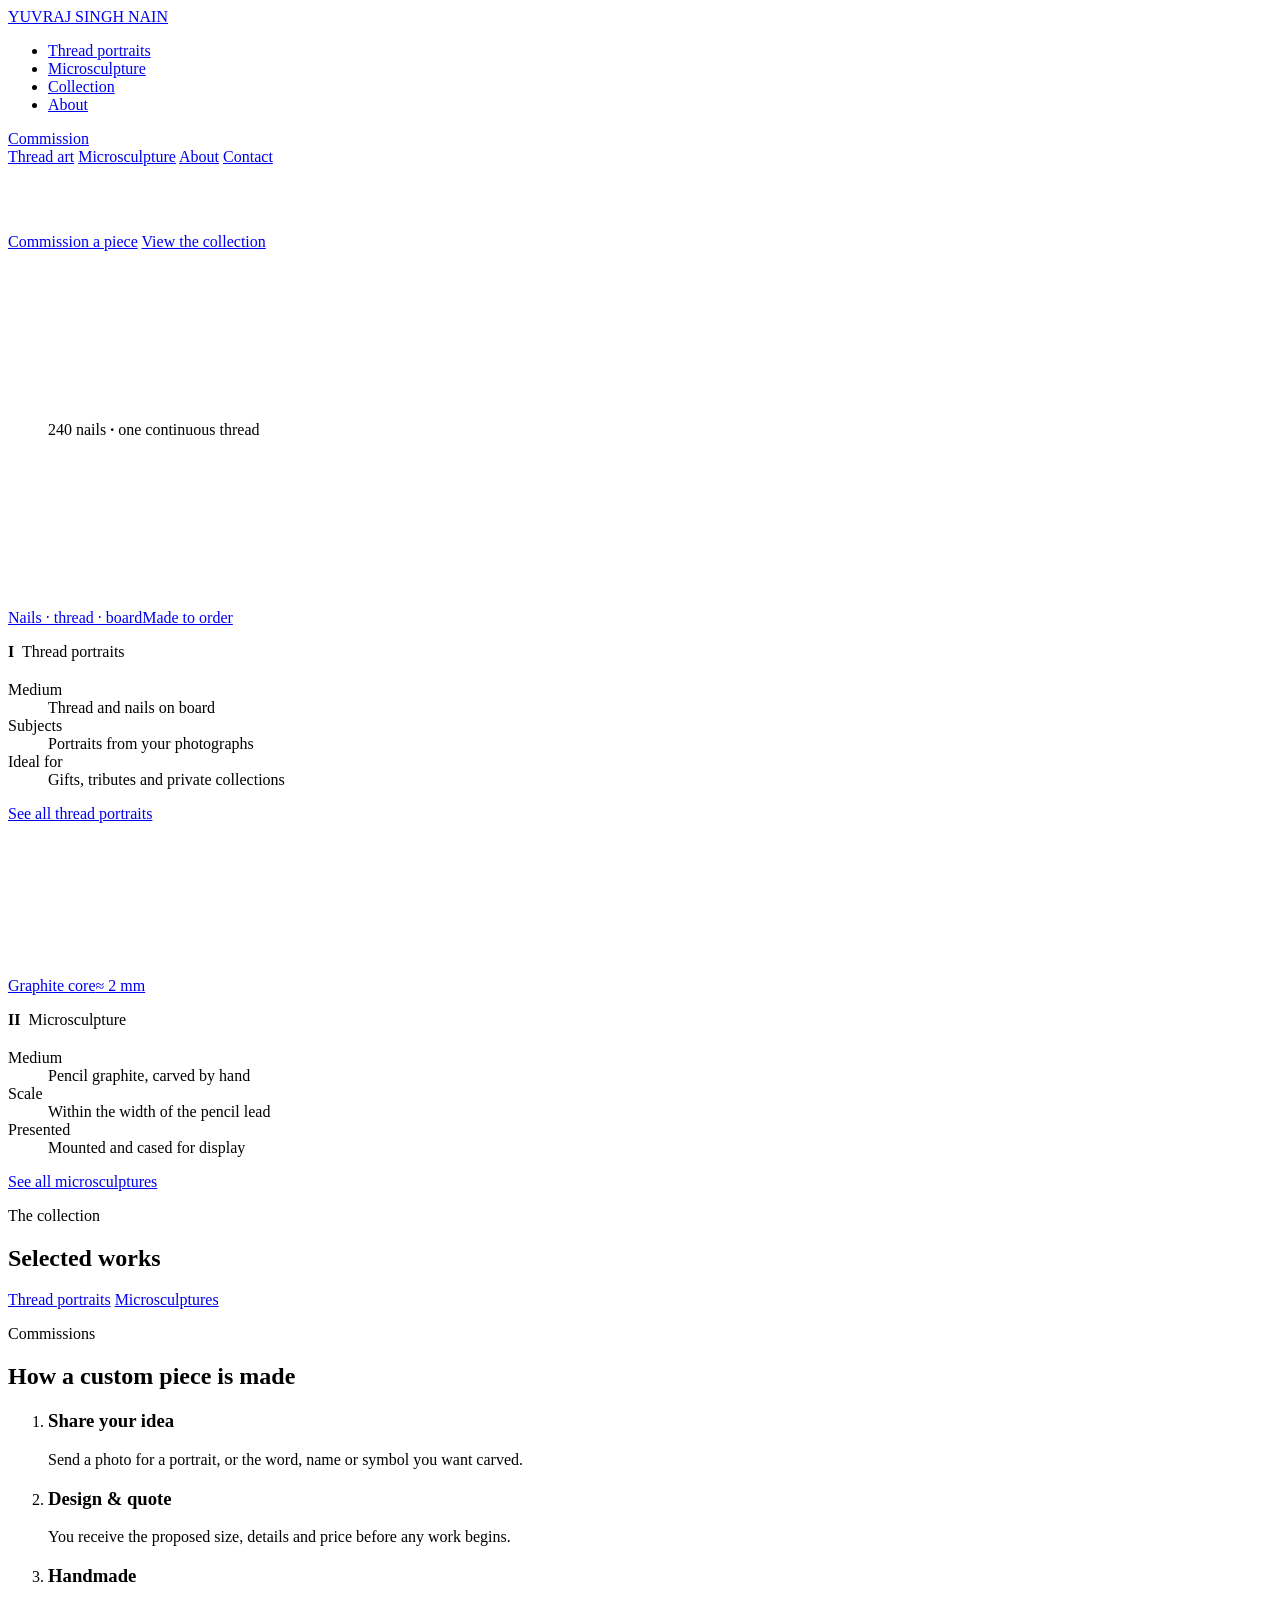
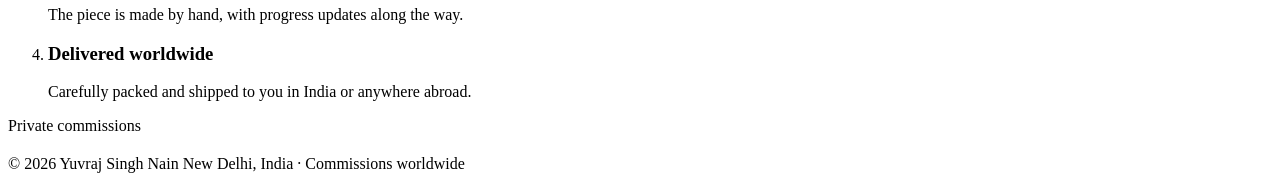
==== index.html @ a5c5470c "Add files via upload" ====
<!doctype html>
<html lang="en">
<head>
<meta charset="utf-8">
<meta name="viewport" content="width=device-width, initial-scale=1, viewport-fit=cover">
<title>Yuvraj Singh Nain</title>
<meta name="claude:viewport-fit-sides" content="cover">
<meta name="description" content="Yuvraj Singh Nain, Delhi-based artist creating thread-and-nail portraits and microsculptures on pencil tips. Custom commissions worldwide.">
<meta property="og:title" content="Yuvraj Singh Nain">
<meta property="og:description" content="Yuvraj Singh Nain, Delhi-based artist creating thread-and-nail portraits and microsculptures on pencil tips. Custom commissions worldwide.">
<link rel="preconnect" href="https://fonts.googleapis.com">
<link rel="preconnect" href="https://fonts.gstatic.com" crossorigin>
<link rel="stylesheet" href="https://fonts.googleapis.com/css2?family=Bodoni+Moda:ital,opsz,wght@0,6..96,400;0,6..96,500;1,6..96,400&family=Jost:wght@300;400;500&family=IBM+Plex+Mono:wght@400&display=swap">
<link rel="stylesheet" href="assets/style.css">
</head>
<body data-page="home">

<header class="nav">
  <div class="wrap">
    <a class="mark" href="./">YUVRAJ SINGH NAIN</a>
    <ul>
      <li><a href="thread.html">Thread portraits</a></li>
      <li><a href="microsculpture.html">Microsculpture</a></li>
      <li><a href="./#collection">Collection</a></li>
      <li><a href="about.html">About</a></li>
    </ul>
    <a class="btn" href="#contact">Commission</a>
  </div>
  <nav class="subnav" aria-label="Sections"><div class="wrap">
      <a href="thread.html">Thread art</a>
      <a href="microsculpture.html">Microsculpture</a>
      <a href="about.html">About</a>
      <a href="#contact">Contact</a>
  </div></nav>
</header>

<main id="top">
  <section class="hero" id="hero">
    <div class="hero-bg" id="hero-bg" aria-hidden="true"></div>
    <div class="wrap">
      <div class="hero-copy">
        <p class="eyebrow reveal" data-k="tagline"></p>
        <h1 class="reveal d2"><span data-k="heading_line1"></span><br><em data-k="heading_line2"></em></h1>
        <p class="lede reveal d3" data-k="intro"></p>
        <div class="ctas reveal d4">
          <a class="btn" href="#contact">Commission a piece</a>
          <a class="btn ghost" href="#collection">View the collection</a>
        </div>
      </div>
      <figure class="loom reveal d2" id="loom-wrap">
        <canvas id="loom" aria-label="Animated thread artwork: a single thread woven between nails around a circle"></canvas>
        <figcaption class="eyebrow">240 nails <b>·</b> one continuous thread</figcaption>
      </figure>
    </div>
  </section>

  <section class="honours" aria-label="Recognition">
    <div class="wrap" id="honours"></div>
  </section>
  <section class="records" id="records" hidden aria-label="India Book of Records">
    <div class="wrap">
      <span class="eyebrow">India Book of Records</span>
      <ul id="records-list"></ul>
    </div>
  </section>

  <section class="chapter ivory" id="thread">
    <div class="wrap">
      <a class="plate" id="thread-plate" href="thread.html" aria-label="See all thread portraits">
        <canvas data-kind="thread" data-v="3" aria-hidden="true"></canvas>
        <div class="scale"><span>Nails · thread · board</span><span>Made to order</span></div>
      </a>
      <div class="chapter-copy">
        <p class="eyebrow"><b>I</b> &nbsp;Thread portraits</p>
        <h2 data-k="thread_heading"></h2>
        <p data-k="thread_text"></p>
        <dl class="spec">
          <dt>Medium</dt><dd>Thread and nails on board</dd>
          <dt>Subjects</dt><dd>Portraits from your photographs</dd>
          <dt>Ideal for</dt><dd>Gifts, tributes and private collections</dd>
        </dl>
        <a class="textlink" href="thread.html">See all thread portraits</a>
      </div>
    </div>
  </section>

  <section class="chapter flip" id="microsculpture">
    <div class="wrap">
      <a class="plate" id="micro-plate" href="microsculpture.html" aria-label="See all microsculptures">
        <canvas data-kind="pencil" data-v="0" aria-hidden="true"></canvas>
        <div class="scale"><span>Graphite core</span><span>≈ 2 mm</span></div>
      </a>
      <div class="chapter-copy">
        <p class="eyebrow"><b>II</b> &nbsp;Microsculpture</p>
        <h2 data-k="micro_heading"></h2>
        <p data-k="micro_text"></p>
        <dl class="spec">
          <dt>Medium</dt><dd>Pencil graphite, carved by hand</dd>
          <dt>Scale</dt><dd>Within the width of the pencil lead</dd>
          <dt>Presented</dt><dd>Mounted and cased for display</dd>
        </dl>
        <a class="textlink" href="microsculpture.html">See all microsculptures</a>
      </div>
    </div>
  </section>

  <section class="collection ivory" id="collection">
    <div class="wrap">
      <div class="col-head">
        <div>
          <p class="eyebrow">The collection</p>
          <h2>Selected works</h2>
        </div>
        <div class="col-links">
          <a class="textlink" href="thread.html">Thread portraits</a>
          <a class="textlink" href="microsculpture.html">Microsculptures</a>
        </div>
      </div>
      <p class="note" id="empty-note" hidden>No artworks added yet. These are examples until you add your first artwork from the admin panel.</p>
      <div class="grid" id="grid"></div>
    </div>
  </section>

  <section class="reviews" id="reviews" hidden aria-labelledby="reviews-title">
    <div class="wrap">
      <div class="rv-head">
        <div>
          <p class="eyebrow">Google reviews</p>
          <h2 id="reviews-title">What collectors say</h2>
        </div>
        <div class="rv-score" id="rv-score"></div>
      </div>
      <div class="rv-grid" id="rv-grid"></div>
      <a class="textlink rv-link" id="rv-link" href="#" target="_blank" rel="noopener" hidden>Read all reviews on Google</a>
    </div>
  </section>

  <section class="process ivory" id="commission">
    <div class="wrap">
      <p class="eyebrow" style="margin-bottom:var(--s2)">Commissions</p>
      <h2>How a custom piece is made</h2>
      <ol class="steps">
        <li><h3>Share your idea</h3><p>Send a photo for a portrait, or the word, name or symbol you want carved.</p></li>
        <li><h3>Design &amp; quote</h3><p>You receive the proposed size, details and price before any work begins.</p></li>
        <li><h3>Handmade</h3><p>The piece is made by hand, with progress updates along the way.</p></li>
        <li><h3>Delivered worldwide</h3><p>Carefully packed and shipped to you in India or anywhere abroad.</p></li>
      </ol>
    </div>
  </section>

  <section class="contact" id="contact">
    <div class="wrap">
      <p class="eyebrow">Private commissions</p>
      <h2><span data-k="contact_heading_1"></span> <em data-k="contact_heading_2"></em></h2>
      <p class="lede" data-k="contact_text"></p>
      <div class="ctas">
        <a class="btn" id="c-email" href="#" hidden>
          <svg viewBox="0 0 16 16" fill="none" stroke="currentColor" stroke-width="1.2" aria-hidden="true"><rect x="1.5" y="3" width="13" height="10"/><path d="M1.5 3.5 8 9l6.5-5.5"/></svg>
          Contact me
        </a>
        <a class="btn ghost" id="c-wa" href="#" target="_blank" rel="noopener" hidden>WhatsApp</a>
        <a class="btn ghost" id="c-ig" href="#" target="_blank" rel="noopener" hidden>Instagram</a>
      </div>
      <div class="contact-lines">
        <span id="l-email" hidden></span>
        <span id="l-wa" hidden></span>
      </div>
      <p class="note" id="contact-note" hidden>Add your email, WhatsApp number and Instagram in the admin panel under Site settings.</p>
    </div>
  </section>
</main>

<footer>
  <div class="wrap">
    <span>© <span id="year">2026</span> Yuvraj Singh Nain</span>
    <span>New Delhi, India · Commissions worldwide</span>
  </div>
</footer>
<script src="assets/site.js"></script>
</body>
</html>
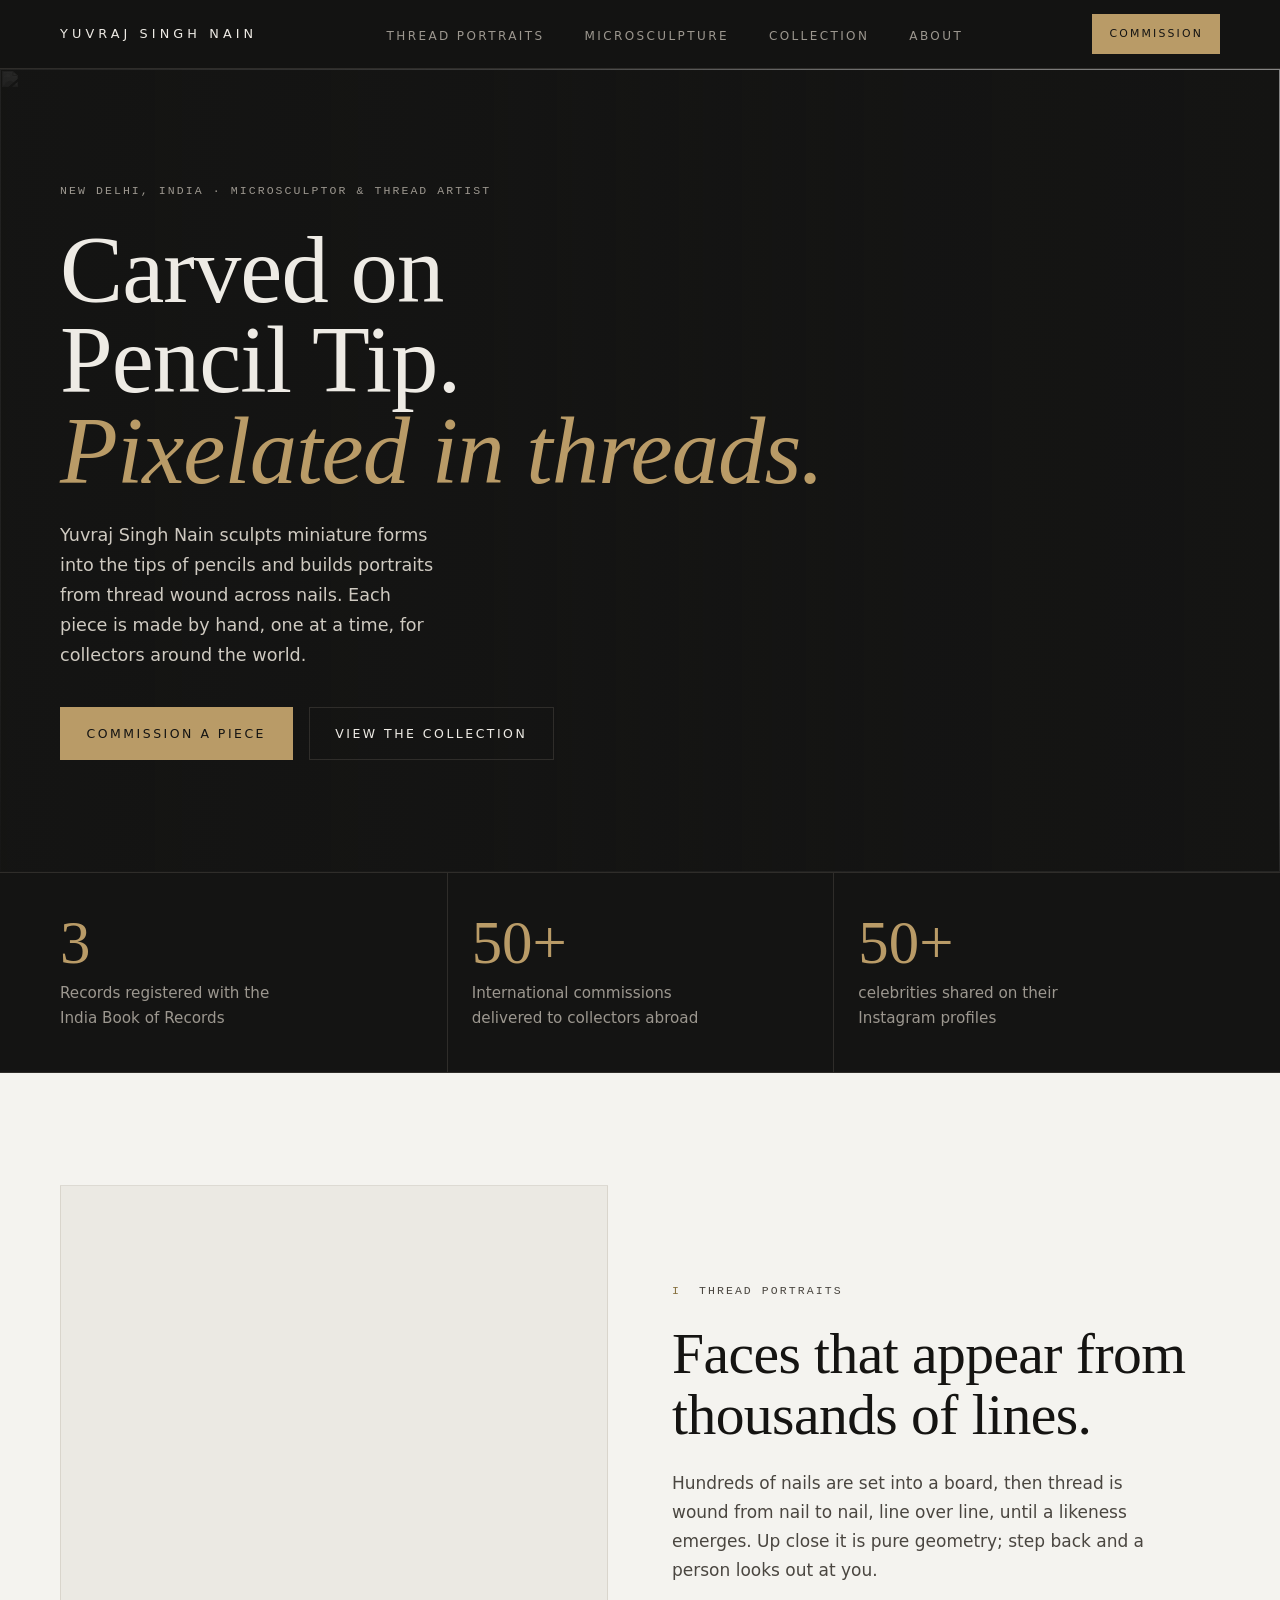
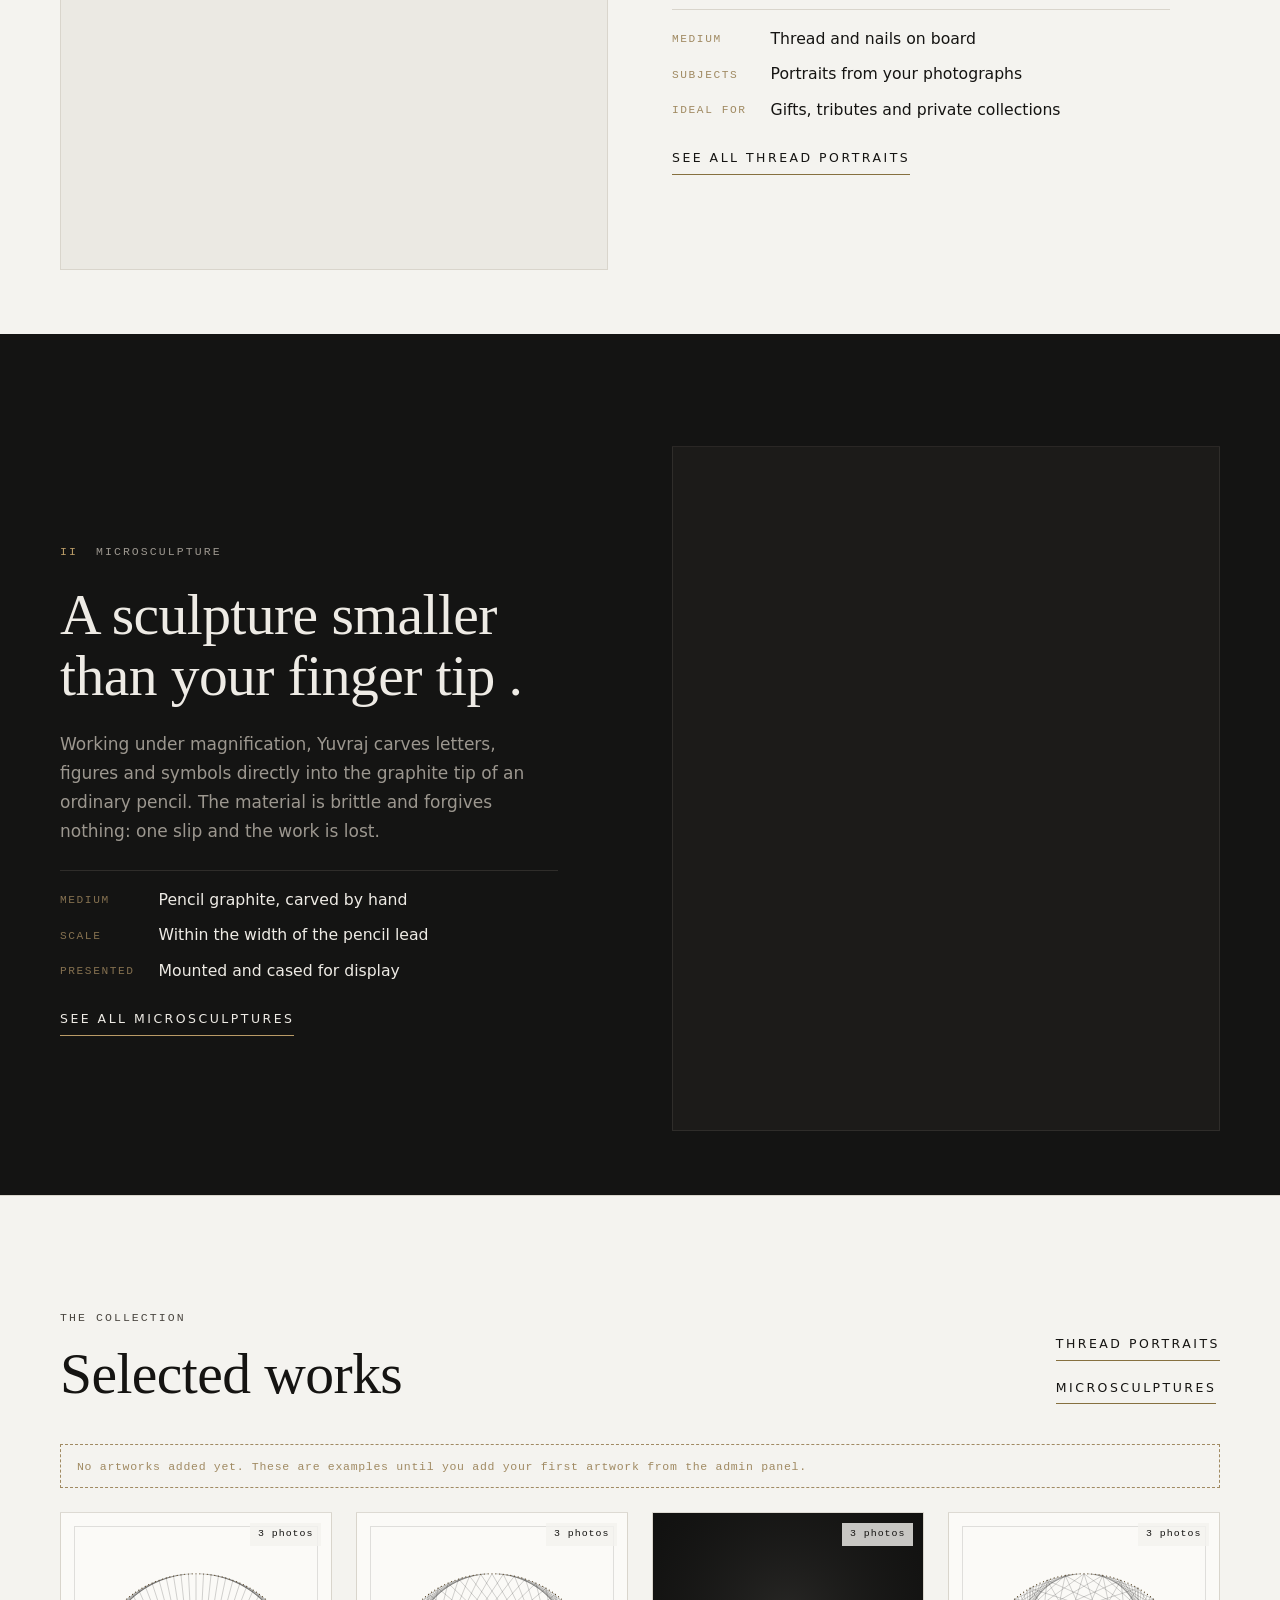
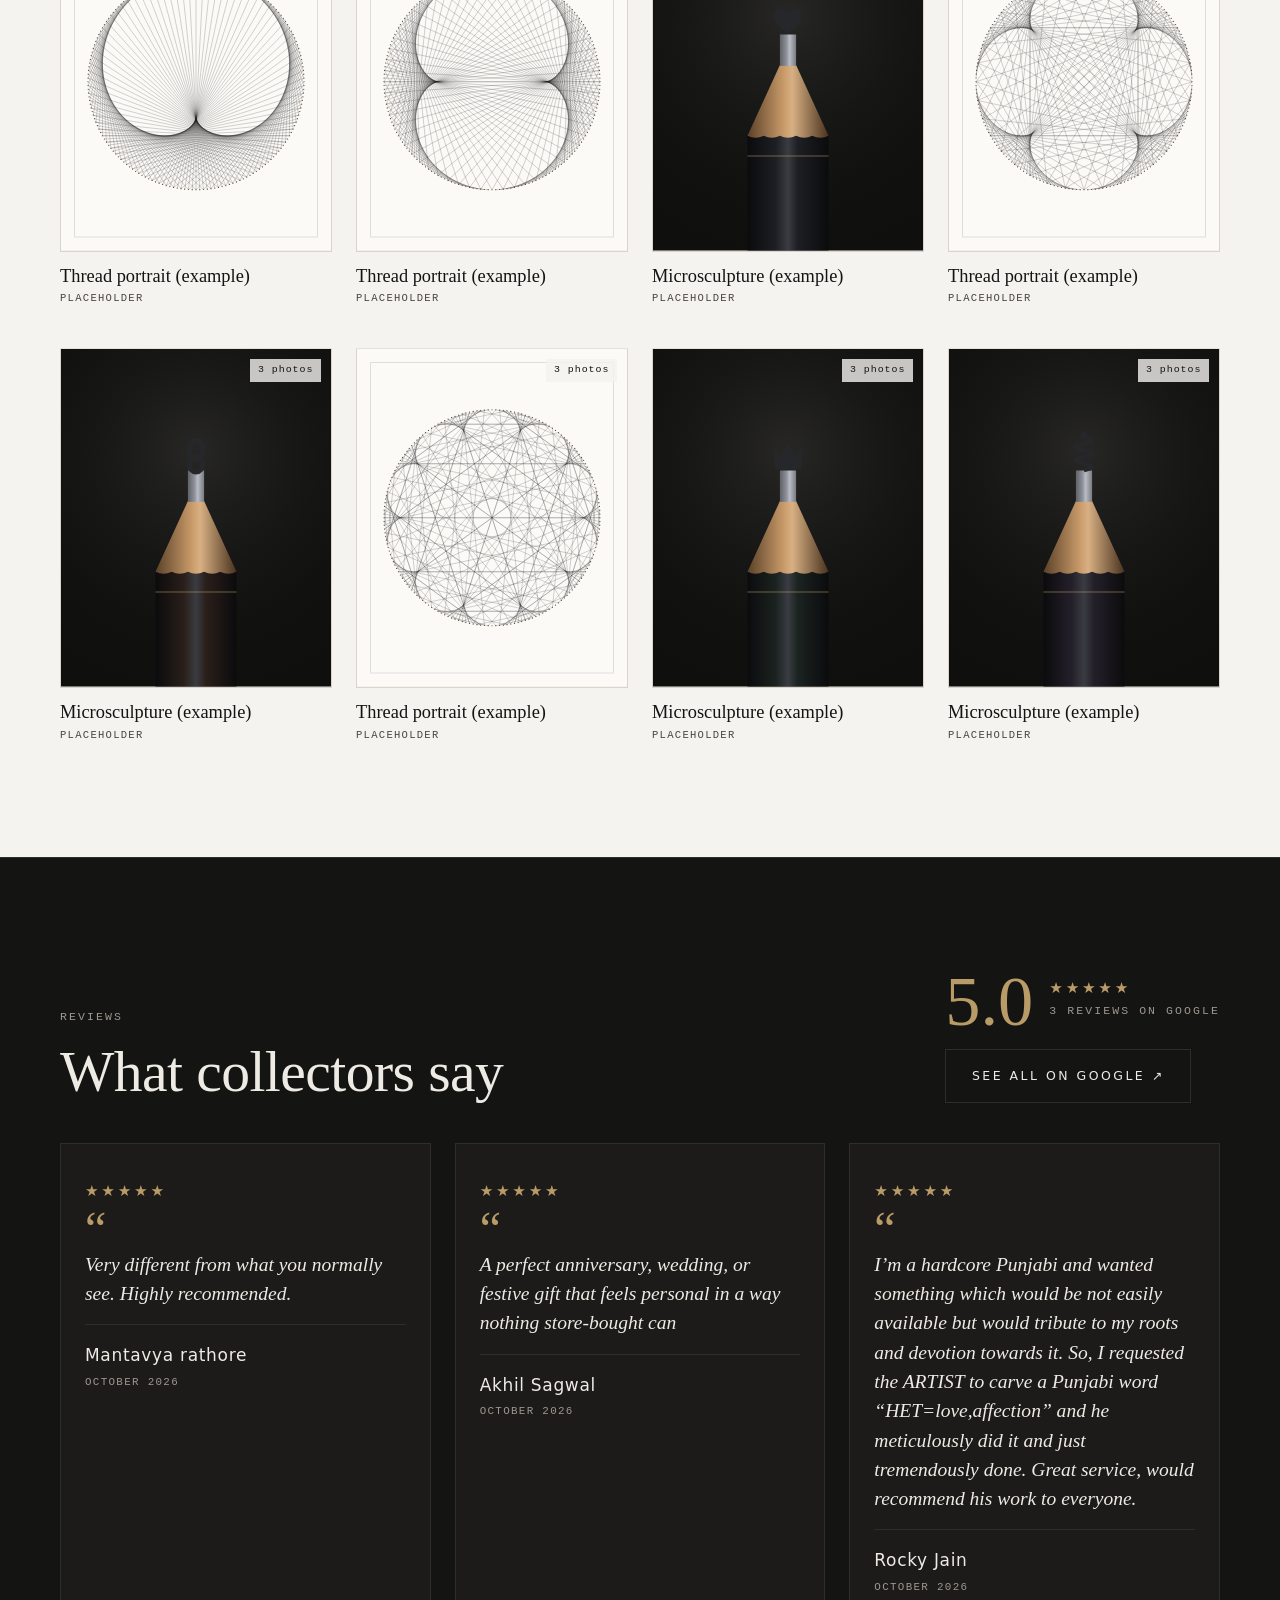
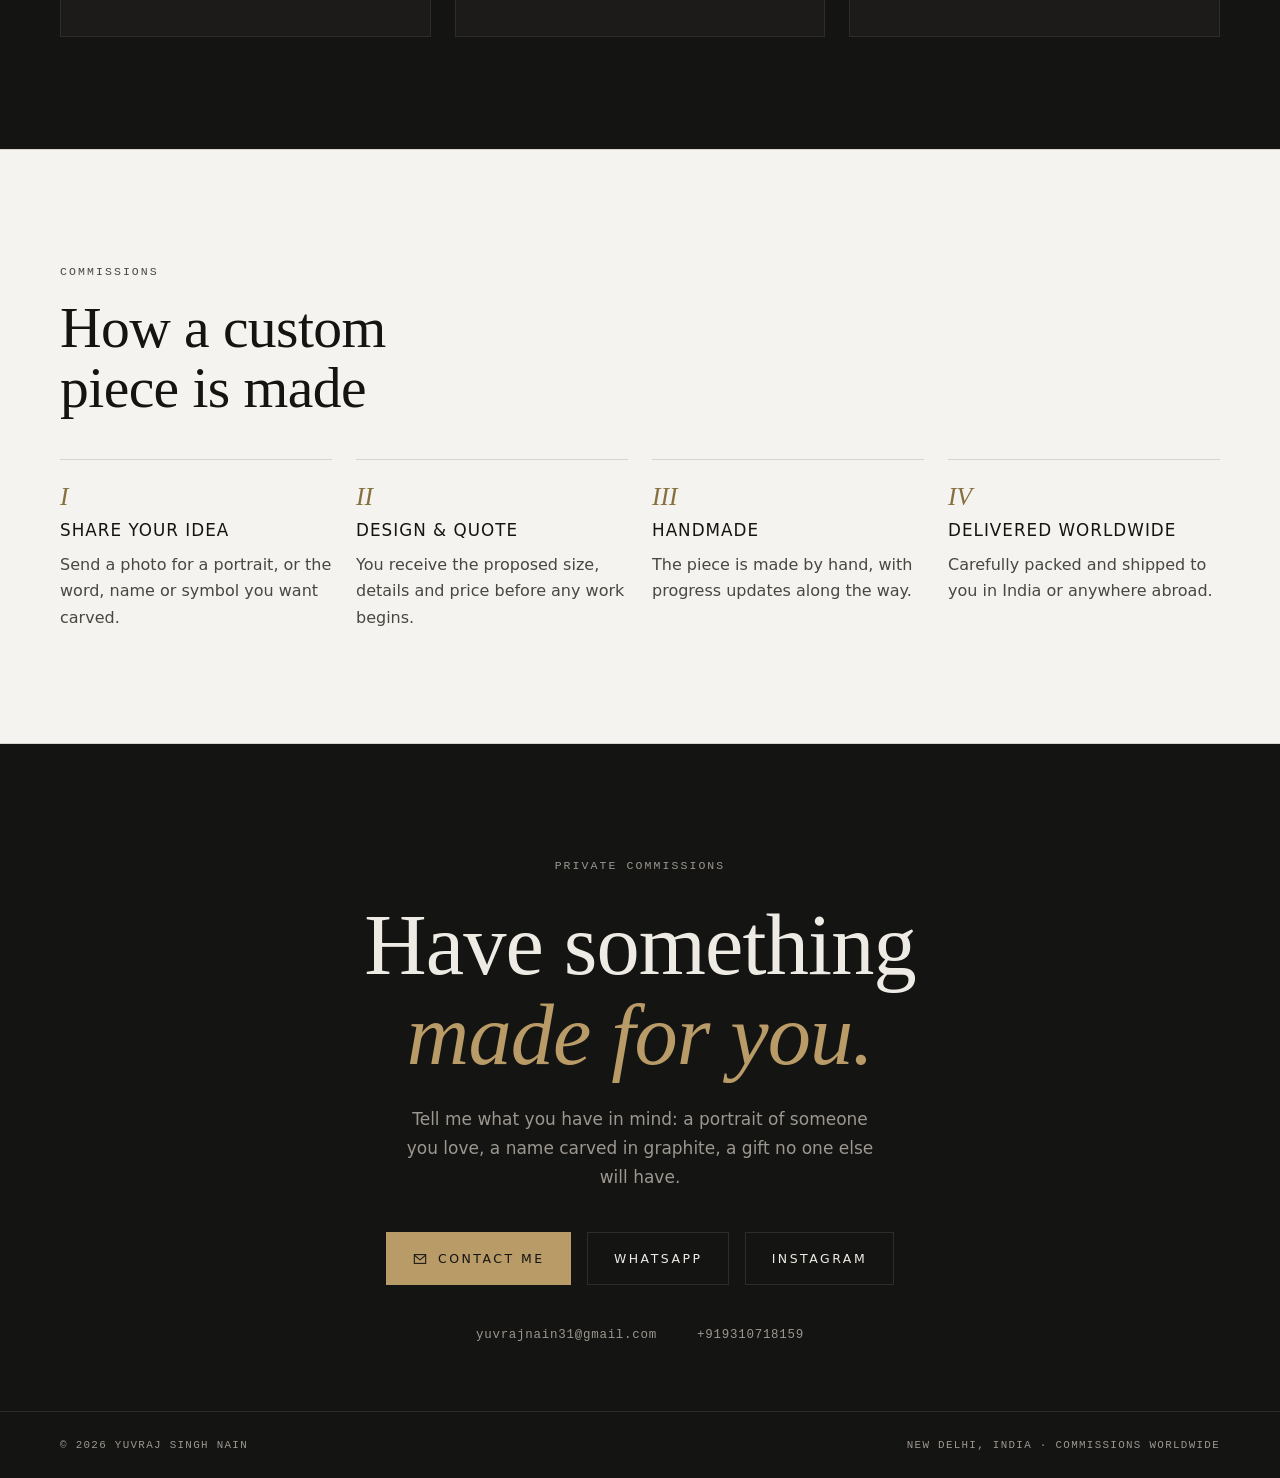
==== commit 8544f944: "Add files via upload" ====
--- a/index.html
+++ b/index.html
@@ -124,14 +124,19 @@
   <section class="reviews" id="reviews" hidden aria-labelledby="reviews-title">
     <div class="wrap">
       <div class="rv-head">
-        <div>
-          <p class="eyebrow">Google reviews</p>
+        <div class="rv-title">
+          <p class="eyebrow">Reviews</p>
           <h2 id="reviews-title">What collectors say</h2>
         </div>
-        <div class="rv-score" id="rv-score"></div>
+        <div class="rv-summary">
+          <div class="rv-score" id="rv-score"></div>
+          <div class="rv-actions">
+            <a class="btn" id="rv-write" href="#" target="_blank" rel="noopener" hidden>Write a review</a>
+            <a class="btn ghost" id="rv-link" href="#" target="_blank" rel="noopener" hidden>See all on Google ↗</a>
+          </div>
+        </div>
       </div>
       <div class="rv-grid" id="rv-grid"></div>
-      <a class="textlink rv-link" id="rv-link" href="#" target="_blank" rel="noopener" hidden>Read all reviews on Google</a>
     </div>
   </section>
 
--- a/assets/style.css
+++ b/assets/style.css
@@ -0,0 +1,332 @@
+/* Layout: a museum of two rooms — a near-black vitrine for the graphite microsculptures and a soft gallery-white room for the thread portraits. Neutral walls so the art carries all the color; antique gold only on numerals and the call to action. */
+:root{
+  --bg:#141413;          /* vitrine black, neutral */
+  --surface:#1C1B19;     /* display plinth */
+  --line:#2F2D2A;        /* hairline */
+  --fg:#EEEBE5;          /* gallery white */
+  --muted:#9C978F;       /* warm grey */
+  --brass:#B99B67;       /* antique gold */
+  --brass-dim:#857150;
+  --on-gold:#141413;
+  --ok:#8FB08A;          /* available */
+  --sold:#D08A7E;        /* sold */
+  --display:"Bodoni Moda", "Didot", "Bodoni 72", Georgia, serif;
+  --body:"Jost", "Futura", "Century Gothic", system-ui, sans-serif;
+  --mono:"IBM Plex Mono", ui-monospace, "SF Mono", Menlo, monospace;
+  --s1:.75rem; --s2:1rem; --s3:1.5rem; --s4:2.5rem; --s5:4rem; --s6:7rem;
+  color-scheme:dark;
+}
+*{box-sizing:border-box}
+html{scroll-behavior:smooth}
+@media (prefers-reduced-motion:reduce){html{scroll-behavior:auto}}
+body{margin:0;background:var(--bg);color:var(--fg);font-family:var(--body);font-weight:300;font-size:1.0625rem;line-height:1.7;-webkit-font-smoothing:antialiased}
+img{max-width:100%}
+[hidden]{display:none!important}
+/* gallery-white rooms */
+.ivory{--bg:#F4F3EF;--surface:#EBE9E3;--line:#D9D5CC;--fg:#151412;--muted:#4A4640;--brass:#86703F;--brass-dim:#A08A62;--on-gold:#FAF9F6;--ok:#3F6B3A;--sold:#9A3B2E;background:var(--bg);color:var(--fg)}
+.ivory p,.ivory dd{font-weight:400}
+.ivory h2{font-weight:500}
+body::before{content:"";position:fixed;inset:0 0 auto;height:env(safe-area-inset-top,0px);z-index:10;background:var(--bg)}
+a{color:inherit}
+:focus-visible{outline:1px solid var(--brass);outline-offset:4px}
+.wrap{max-width:1240px;margin-inline:auto;padding-left:max(16px,env(safe-area-inset-left,0px));padding-right:max(16px,env(safe-area-inset-right,0px))}
+@media (min-width:760px){.wrap{padding-left:max(40px,env(safe-area-inset-left,0px));padding-right:max(40px,env(safe-area-inset-right,0px))}}
+
+.eyebrow{font-family:var(--mono);font-size:.72rem;letter-spacing:.18em;text-transform:uppercase;color:var(--muted)}
+.eyebrow b{color:var(--brass);font-weight:400}
+.eyebrow a{text-decoration:none}
+.eyebrow a:hover{color:var(--brass)}
+h1,h2,h3{font-family:var(--display);font-weight:400;margin:0;text-wrap:balance;letter-spacing:-.01em}
+h2{font-size:clamp(2.2rem,5vw,3.6rem);line-height:1.05}
+p{margin:0}
+
+.btn{display:inline-flex;align-items:center;gap:.7rem;padding:.95rem 1.6rem;font-family:var(--body);font-size:.78rem;font-weight:500;letter-spacing:.2em;text-transform:uppercase;text-decoration:none;border:1px solid var(--brass);color:var(--on-gold);background:var(--brass);transition:background .3s,color .3s;cursor:pointer}
+.btn:hover{background:transparent;color:var(--brass)}
+.btn.ghost{background:transparent;color:var(--fg);border-color:var(--line)}
+.btn.ghost:hover{border-color:var(--brass);color:var(--brass)}
+.btn svg{width:14px;height:14px}
+.textlink{font-size:.78rem;font-weight:500;letter-spacing:.2em;text-transform:uppercase;text-decoration:none;color:var(--fg);border-bottom:1px solid var(--brass);padding-bottom:.35rem;justify-self:start;transition:color .25s}
+.textlink:hover{color:var(--brass)}
+
+header.nav{position:sticky;top:env(safe-area-inset-top,0px);z-index:20;background:color-mix(in srgb,var(--bg) 88%,transparent);backdrop-filter:blur(10px);-webkit-backdrop-filter:blur(10px);border-bottom:1px solid var(--line)}
+.nav .wrap{display:flex;align-items:center;justify-content:space-between;gap:var(--s2);height:68px}
+.mark{font-family:var(--body);font-weight:500;font-size:.8rem;letter-spacing:.32em;text-decoration:none;white-space:nowrap}
+.nav ul{display:flex;gap:var(--s4);list-style:none;margin:0;padding:0}
+.nav ul a{font-size:.75rem;letter-spacing:.2em;text-transform:uppercase;text-decoration:none;color:var(--muted);transition:color .25s}
+.nav ul a:hover,.nav ul a[aria-current="page"]{color:var(--fg)}
+.nav .btn{padding:.6rem 1rem;font-size:.68rem}
+.subnav{display:none;border-top:1px solid var(--line)}
+.subnav .wrap{display:flex;gap:var(--s3);height:auto;padding-block:.6rem;overflow-x:auto}
+.subnav a{font-size:.7rem;letter-spacing:.18em;text-transform:uppercase;text-decoration:none;color:var(--muted);white-space:nowrap}
+.subnav a[aria-current="page"]{color:var(--fg)}
+@media (max-width:820px){.nav ul{display:none}.subnav{display:block}}
+@media (max-width:420px){.mark{letter-spacing:.2em;font-size:.72rem}}
+
+/* hero */
+.hero{padding-block:var(--s5) var(--s5);border-bottom:1px solid var(--line)}
+.hero .wrap{display:grid;grid-template-columns:1.05fr .95fr;gap:var(--s5);align-items:center}
+.hero-copy{min-width:0;display:grid;gap:var(--s3)}
+.hero h1{font-size:clamp(2.9rem,7.4vw,6.4rem);line-height:.96}
+.hero h1 em{font-style:italic;color:var(--brass)}
+.hero .lede{max-width:34ch;color:var(--muted);font-size:1.1rem}
+.ctas{display:flex;flex-wrap:wrap;gap:var(--s2)}
+.hero .ctas{padding-top:var(--s1)}
+.loom{position:relative;max-width:100%;aspect-ratio:1/1;width:100%;margin:0}
+.loom canvas{width:100%;height:100%;display:block}
+.loom figcaption{position:absolute;left:0;right:0;bottom:-.5rem;text-align:center}
+@media (max-width:860px){.hero .wrap{grid-template-columns:1fr;gap:var(--s4)}.loom{max-width:460px;margin-inline:auto}}
+
+/* honours */
+.honours{border-bottom:1px solid var(--line)}
+.honours .wrap{display:grid;grid-template-columns:repeat(var(--cols,3),1fr)}
+.honour{padding-block:var(--s4);padding-inline:var(--s3);display:grid;gap:.4rem;align-content:start;border-left:1px solid var(--line)}
+.honour:first-child{border-left:0;padding-left:0}
+.honour .n{font-family:var(--display);font-size:clamp(2.6rem,5vw,3.8rem);line-height:1;color:var(--brass);font-variant-numeric:lining-nums}
+.honour .n.word{font-style:italic;font-size:clamp(2rem,3.8vw,2.9rem)}
+.honour p{color:var(--muted);font-size:.95rem;max-width:26ch}
+@media (max-width:760px){.honours .wrap{grid-template-columns:1fr}.honour{border-left:0;border-top:1px solid var(--line);padding-inline:0;padding-block:var(--s3)}.honour:first-child{border-top:0}}
+.records{border-bottom:1px solid var(--line);padding-block:var(--s3)}
+.records .wrap{display:flex;flex-wrap:wrap;align-items:baseline;gap:var(--s1) var(--s4)}
+.records ul{display:flex;flex-wrap:wrap;gap:var(--s1) var(--s4);list-style:none;margin:0;padding:0}
+.records li{font-family:var(--display);font-style:italic;font-size:1.1rem}
+.records li::before{content:"✦";font-style:normal;font-size:.6rem;color:var(--brass);margin-right:.6rem;vertical-align:.25em}
+
+/* chapters */
+.chapter{padding-block:var(--s6) var(--s5)}
+.chapter .wrap{display:grid;grid-template-columns:1fr 1fr;gap:var(--s5);align-items:center}
+.chapter.flip .plate{order:2}
+.plate{position:relative;background:var(--surface);border:1px solid var(--line);aspect-ratio:4/5;max-width:100%;overflow:hidden;margin:0;display:block}
+.plate canvas,.plate img{width:100%;height:100%;display:block;object-fit:cover}
+.plate .scale{position:absolute;left:var(--s2);right:var(--s2);bottom:var(--s2);display:flex;justify-content:space-between;gap:var(--s1);font-family:var(--mono);font-size:.68rem;letter-spacing:.12em;color:var(--muted);text-transform:uppercase}
+.plate.has-photo .scale{display:none}
+.chapter-copy{min-width:0;display:grid;gap:var(--s3)}
+.chapter-copy p{color:var(--muted);max-width:46ch}
+.spec{display:grid;grid-template-columns:auto 1fr;gap:.55rem var(--s3);margin:0;padding-top:var(--s2);border-top:1px solid var(--line);max-width:46ch}
+.spec dt{font-family:var(--mono);font-size:.7rem;letter-spacing:.14em;text-transform:uppercase;color:var(--brass-dim);padding-top:.3rem}
+.spec dd{margin:0;font-size:.98rem}
+@media (max-width:860px){.chapter{padding-block:var(--s5) var(--s4)}.chapter .wrap{grid-template-columns:1fr;gap:var(--s4)}.chapter.flip .plate{order:0}}
+
+/* collection grids */
+.collection{padding-block:var(--s6);border-top:1px solid var(--line)}
+.col-head{display:flex;flex-wrap:wrap;align-items:end;justify-content:space-between;gap:var(--s3);margin-bottom:var(--s4)}
+.col-head > div{display:grid;gap:var(--s2)}
+.col-links{display:flex;flex-wrap:wrap;gap:var(--s3)}
+.note{font-family:var(--mono);font-size:.72rem;letter-spacing:.06em;color:var(--brass-dim);border:1px dashed var(--brass-dim);padding:.7rem 1rem;margin-bottom:var(--s3)}
+.grid{display:grid;grid-template-columns:repeat(4,1fr);gap:var(--s4) var(--s3)}
+.grid.wide{grid-template-columns:repeat(3,1fr)}
+@media (max-width:1000px){.grid{grid-template-columns:repeat(3,1fr)}}
+@media (max-width:720px){.grid,.grid.wide{grid-template-columns:repeat(2,1fr);gap:var(--s3) var(--s2)}}
+.work{display:grid;gap:.8rem;align-content:start;color:inherit;text-decoration:none;min-width:0}
+.work .frame{background:var(--surface);border:1px solid var(--line);aspect-ratio:4/5;max-width:100%;overflow:hidden;position:relative}
+.work canvas,.work img{width:100%;height:100%;display:block;object-fit:cover;transition:transform .9s cubic-bezier(.2,.7,.2,1)}
+.work:hover canvas,.work:hover img{transform:scale(1.04)}
+.work .count{position:absolute;top:.6rem;right:.6rem;font-family:var(--mono);font-size:.62rem;letter-spacing:.1em;padding:.2rem .5rem;background:color-mix(in srgb,var(--bg) 80%,transparent);color:var(--fg)}
+.work .cap{display:grid;gap:.15rem;min-width:0}
+.work .t{font-family:var(--display);font-size:1.15rem;line-height:1.25;overflow-wrap:anywhere}
+.work .m{font-family:var(--mono);font-size:.66rem;letter-spacing:.12em;text-transform:uppercase;color:var(--muted)}
+
+/* category page head */
+.page-head{padding-block:var(--s5) var(--s4);border-bottom:1px solid var(--line)}
+.page-head .wrap{display:grid;grid-template-columns:1.2fr 1fr;gap:var(--s3) var(--s5);align-items:end}
+.page-head h1{font-size:clamp(3rem,8vw,6.6rem);line-height:.95}
+.page-head h1 em{font-style:italic;color:var(--brass)}
+.page-head .lede{color:var(--muted);max-width:44ch}
+.page-head .crumbs{grid-column:1/-1}
+@media (max-width:860px){.page-head .wrap{grid-template-columns:1fr}}
+.cat-body{padding-block:var(--s5) var(--s6)}
+
+/* artwork detail */
+.art{padding-block:var(--s4) var(--s6);border-bottom:1px solid var(--line)}
+.art-crumbs{margin-bottom:var(--s3)}
+.art-grid{display:grid;grid-template-columns:minmax(0,1.35fr) minmax(0,1fr);gap:var(--s5);align-items:start}
+.art-media{display:grid;gap:var(--s2);min-width:0}
+/* the frame keeps a fixed shape; the photo is fitted inside it whole, never cropped */
+.art-main{position:relative;display:block;background:var(--surface);border:1px solid var(--line);width:min(100%, calc(82vh * 0.8));aspect-ratio:4/5;overflow:hidden;cursor:zoom-in;padding:0}
+.art-main img,.art-main canvas{position:absolute;inset:0;width:100%;height:100%;object-fit:contain;display:block}
+.art-main .arrow{z-index:1}
+.art-main .arrow{position:absolute;top:50%;transform:translateY(-50%);width:44px;height:44px;display:grid;place-items:center;background:color-mix(in srgb,var(--bg) 75%,transparent);color:var(--fg);border:1px solid var(--line);cursor:pointer;font-size:1.1rem;font-family:var(--body)}
+.art-main .arrow.prev{left:.75rem}.art-main .arrow.next{right:.75rem}
+.art-main .arrow:hover{color:var(--brass);border-color:var(--brass)}
+.thumbs{display:flex;gap:.6rem;overflow-x:auto;padding-bottom:.2rem}
+.thumbs button{flex:0 0 76px;height:95px;padding:0;border:1px solid var(--line);background:var(--surface);cursor:pointer;opacity:.6;transition:opacity .25s,border-color .25s}
+.thumbs button[aria-current="true"]{opacity:1;border-color:var(--brass)}
+.thumbs button:hover{opacity:1}
+.thumbs img,.thumbs canvas{width:100%;height:100%;object-fit:cover;display:block}
+.art-info{position:sticky;top:calc(env(safe-area-inset-top,0px) + 96px);display:grid;gap:var(--s3);min-width:0}
+.art-info h1{font-size:clamp(2.4rem,4.6vw,4rem);line-height:1.02;overflow-wrap:anywhere}
+.art-info .caption{color:var(--muted);font-size:1.05rem}
+.buy{display:flex;flex-wrap:wrap;align-items:center;gap:var(--s1) var(--s3)}
+.price{font-family:var(--display);font-size:clamp(1.7rem,3vw,2.2rem);line-height:1;font-variant-numeric:lining-nums}
+.status{display:inline-flex;align-items:center;gap:.55rem;font-family:var(--mono);font-size:.7rem;letter-spacing:.16em;text-transform:uppercase;padding:.4rem .75rem;border:1px solid currentColor}
+.status::before{content:"";width:7px;height:7px;border-radius:50%;background:currentColor}
+.status.available{color:var(--ok)}
+.status.sold{color:var(--sold)}
+.sold-tag{position:absolute;top:.6rem;left:.6rem;font-family:var(--mono);font-size:.62rem;letter-spacing:.14em;text-transform:uppercase;padding:.25rem .55rem;background:var(--fg);color:var(--bg)}
+.art-info .desc{color:var(--muted);max-width:52ch;white-space:pre-line}
+.art-info .spec{max-width:none}
+.art-pager{display:flex;justify-content:space-between;gap:var(--s2);padding-top:var(--s3);border-top:1px solid var(--line)}
+.art-pager a{text-decoration:none;display:grid;gap:.2rem;min-width:0;max-width:48%}
+.art-pager a:last-child{text-align:right;margin-left:auto}
+.art-pager .t{font-family:var(--display);font-size:1.05rem;overflow-wrap:anywhere}
+.art-pager a:hover .t{color:var(--brass)}
+@media (max-width:900px){.art-grid{grid-template-columns:1fr;gap:var(--s4)}.art-info{position:static}.art-main{width:100%}}
+.missing{padding-block:var(--s6);display:grid;gap:var(--s3);justify-items:start}
+
+/* zoom */
+.zoom{position:fixed;inset:0;z-index:50;background:color-mix(in srgb,var(--bg) 97%,transparent);display:grid;place-items:center;padding:calc(env(safe-area-inset-top,0px) + 56px) max(16px,env(safe-area-inset-right,0px)) calc(env(safe-area-inset-bottom,0px) + 16px) max(16px,env(safe-area-inset-left,0px));cursor:zoom-out}
+.zoom img{max-width:100%;max-height:100%;object-fit:contain}
+.zoom canvas{height:min(80vh,900px);aspect-ratio:4/5;max-width:100%}
+.zoom button{position:fixed;top:calc(env(safe-area-inset-top,0px) + 12px);right:max(16px,env(safe-area-inset-right,0px));background:transparent;color:var(--fg);border:1px solid var(--line);font-family:var(--body);font-size:.72rem;letter-spacing:.18em;text-transform:uppercase;padding:.6rem 1rem;cursor:pointer}
+
+/* process */
+.process{padding-block:var(--s6);border-block:1px solid var(--line)}
+.process h2{margin-bottom:var(--s4);max-width:16ch;font-weight:500}
+.steps{display:grid;grid-template-columns:repeat(4,1fr);gap:var(--s3);list-style:none;margin:0;padding:0;counter-reset:step}
+.steps li{counter-increment:step;display:grid;gap:.6rem;align-content:start;padding-top:var(--s3);border-top:1px solid var(--line)}
+.steps li::before{content:counter(step,upper-roman);font-family:var(--display);font-style:italic;font-size:1.6rem;color:var(--brass);line-height:1}
+.steps h3{font-family:var(--body);font-weight:500;font-size:1.05rem;letter-spacing:.06em;text-transform:uppercase;line-height:1.4}
+.steps p{color:var(--muted);font-size:1rem;font-weight:400;line-height:1.65}
+@media (max-width:900px){.steps{grid-template-columns:1fr 1fr}}
+@media (max-width:520px){.steps{grid-template-columns:1fr}}
+
+/* contact */
+.contact{padding-block:var(--s6) var(--s5);text-align:center}
+.contact .wrap{display:grid;justify-items:center;gap:var(--s3)}
+.contact h2{font-size:clamp(2.6rem,7vw,5.4rem);max-width:14ch}
+.contact h2 em{font-style:italic;color:var(--brass)}
+.contact .lede{color:var(--muted);max-width:44ch}
+.contact .ctas{justify-content:center;padding-top:var(--s2)}
+.contact-lines{display:flex;flex-wrap:wrap;justify-content:center;gap:var(--s1) var(--s4);font-family:var(--mono);font-size:.78rem;letter-spacing:.06em;color:var(--muted);padding-top:var(--s2)}
+.contact-lines span{user-select:all;overflow-wrap:anywhere}
+
+footer{border-top:1px solid var(--line);padding-block:var(--s3)}
+footer .wrap{display:flex;flex-wrap:wrap;justify-content:space-between;gap:var(--s2);font-family:var(--mono);font-size:.68rem;letter-spacing:.12em;text-transform:uppercase;color:var(--muted)}
+
+.reveal{animation:rise 1.1s cubic-bezier(.2,.7,.2,1) both}
+.reveal.d2{animation-delay:.12s}.reveal.d3{animation-delay:.24s}.reveal.d4{animation-delay:.36s}
+@keyframes rise{from{transform:translateY(14px);opacity:.001}to{transform:none;opacity:1}}
+@media (prefers-reduced-motion:reduce){.reveal{animation:none}.work canvas,.work img{transition:none}}
+
+/* looping videos */
+.loom.has-video{aspect-ratio:4/5;max-width:520px;margin-inline:auto;background:var(--surface);border:1px solid var(--line);overflow:hidden}
+.loom.has-video figcaption{display:none}
+.loom video,.plate video{width:100%;height:100%;display:block;object-fit:cover}
+
+/* about page */
+.about-head{padding-block:var(--s5) var(--s6);border-bottom:1px solid var(--line)}
+.about-head .wrap{display:grid;grid-template-columns:minmax(0,1.15fr) minmax(0,.85fr);gap:var(--s5);align-items:start}
+.about-copy{display:grid;gap:var(--s3);min-width:0}
+.about-head h1{font-size:clamp(3rem,7.6vw,6.4rem);line-height:.95}
+.about-head h1 span{display:block}
+.about-head h1 em{font-style:italic;color:var(--brass)}
+.bio{display:grid;gap:var(--s2);max-width:58ch}
+.bio p{color:var(--muted);font-size:1.08rem;line-height:1.8}
+.bio p:first-child{color:var(--fg);font-size:1.2rem}
+.about-photo{position:sticky;top:calc(env(safe-area-inset-top,0px) + 96px)}
+@media (max-width:860px){.about-head .wrap{grid-template-columns:1fr;gap:var(--s4)}.about-photo{position:static;order:-1;max-width:460px}}
+.journey,.featured{padding-block:var(--s6) var(--s5);border-bottom:1px solid var(--line)}
+.journey h2{margin-block:var(--s2) var(--s4)}
+.timeline{list-style:none;margin:0;padding:0;display:grid;max-width:900px}
+.timeline li{display:grid;grid-template-columns:7rem 1fr;gap:var(--s3);padding-block:var(--s3);border-top:1px solid var(--line)}
+.timeline .yr{font-family:var(--display);font-size:1.6rem;line-height:1.2;color:var(--brass);font-variant-numeric:lining-nums}
+.timeline p{font-size:1.02rem;padding-top:.3rem}
+@media (max-width:520px){.timeline li{grid-template-columns:1fr;gap:.3rem}}
+.featured .wrap{display:grid;gap:var(--s3)}
+.featured-list{list-style:none;margin:0;padding:0;display:flex;flex-wrap:wrap;gap:var(--s2) var(--s5)}
+.featured-list li{font-family:var(--display);font-style:italic;font-size:clamp(1.4rem,2.6vw,2rem)}
+
+/* home banner photo */
+.hero{position:relative;overflow:hidden;isolation:isolate}
+.hero-bg{position:absolute;inset:0;z-index:-1;display:none}
+.hero.has-bg .hero-bg{display:block}
+.hero-bg img{width:100%;height:100%;object-fit:cover;object-position:center 55%;display:block;filter:grayscale(1) contrast(1.05)}
+.hero-bg::after{content:"";position:absolute;inset:0;background:
+  linear-gradient(90deg, rgba(20,20,19,.92) 0%, rgba(20,20,19,.78) 38%, rgba(20,20,19,.45) 70%, rgba(20,20,19,.35) 100%),
+  linear-gradient(0deg, rgba(20,20,19,.85) 0%, rgba(20,20,19,0) 35%)}
+.hero.has-bg{padding-block:var(--s6)}
+.hero.has-bg .lede{color:#CFCAC1}
+.hero.no-side .wrap{grid-template-columns:minmax(0,1fr)}
+.hero.no-side .hero-copy{max-width:780px}
+@media (max-width:860px){
+  .hero-bg::after{background:linear-gradient(180deg, rgba(20,20,19,.55) 0%, rgba(20,20,19,.82) 55%, rgba(20,20,19,.95) 100%)}
+  .hero.has-bg{padding-block:var(--s5)}
+}
+
+/* phones: Selected works shows 4 pieces (2 thread + 2 pencil) */
+@media (max-width:720px){ #collection .grid .work.m-hide{display:none} }
+
+/* phone polish: menu fits and is easy to tap, compact achievements, tighter section spacing */
+@media (max-width:820px){
+  .subnav .wrap{justify-content:space-between;gap:var(--s1);padding-block:0;overflow:visible}
+  .subnav a{display:inline-block;padding-block:.8rem;font-size:.66rem;letter-spacing:.12em}
+  .mark{display:inline-block;padding-block:.7rem}
+}
+@media (max-width:760px){
+  .honours .wrap{grid-template-columns:repeat(var(--cols,3),minmax(0,1fr))}
+  .honour{border-top:0;border-left:1px solid var(--line);padding-inline:.8rem;padding-block:var(--s3)}
+  .honour:first-child{border-left:0;padding-left:0}
+  .honour .n{font-size:clamp(1.8rem,8vw,2.4rem)}
+  .honour .n.word{font-size:clamp(1.3rem,5.5vw,1.7rem)}
+  .honour p{font-size:.78rem;line-height:1.45}
+  .collection,.process,.journey,.featured{padding-block:var(--s5)}
+  .contact{padding-block:var(--s5) var(--s4)}
+  .textlink{display:inline-block;padding-top:.7rem}
+  .col-links{gap:var(--s1) var(--s3)}
+}
+
+/* ---------- motion ---------- */
+/* smooth cross-fade between pages (browsers without support simply skip it) */
+@view-transition{navigation:auto}
+::view-transition-old(root),::view-transition-new(root){animation-duration:.45s;animation-timing-function:cubic-bezier(.4,0,.2,1)}
+header.nav{view-transition-name:site-header}
+
+/* banner: a very slow drift, and the heading lines rise one after another */
+@keyframes drift{from{transform:scale(1)}to{transform:scale(1.08)}}
+.hero.has-bg .hero-bg img{animation:drift 26s ease-in-out infinite alternate;transform-origin:60% 55%}
+.hero h1.reveal{animation:none}
+.hero h1 > span,.hero h1 > em{display:inline-block;animation:rise 1.2s cubic-bezier(.2,.7,.2,1) both}
+.hero h1 > span{animation-delay:.12s}
+.hero h1 > em{animation-delay:.36s}
+
+/* artworks lift into view like a curtain */
+.unveil{clip-path:inset(100% 0 0 0);transition:clip-path 1.15s cubic-bezier(.7,0,.2,1) var(--d,0ms)}
+.unveil > img,.unveil > canvas,.unveil > video{transform:scale(1.12);transition:transform 1.4s cubic-bezier(.2,.7,.2,1) var(--d,0ms)}
+.unveil.revealed{clip-path:inset(0 0 0 0)}
+.unveil.revealed > img,.unveil.revealed > canvas,.unveil.revealed > video{transform:scale(1)}
+
+/* artwork page: swipe, slide-in and the magnifying loupe */
+.art-main{touch-action:pan-y}
+@keyframes inNext{from{opacity:0;transform:translateX(28px)}to{opacity:1;transform:none}}
+@keyframes inPrev{from{opacity:0;transform:translateX(-28px)}to{opacity:1;transform:none}}
+.art-main img.in-next,.art-main canvas.in-next{animation:inNext .45s cubic-bezier(.2,.7,.2,1)}
+.art-main img.in-prev,.art-main canvas.in-prev{animation:inPrev .45s cubic-bezier(.2,.7,.2,1)}
+.loupe{position:absolute;z-index:2;left:0;top:0;width:200px;height:200px;border-radius:50%;pointer-events:none;
+  background-repeat:no-repeat;background-color:var(--surface);
+  border:1px solid color-mix(in srgb,var(--brass) 75%,transparent);
+  box-shadow:0 18px 50px rgba(0,0,0,.35),inset 0 0 0 5px rgba(255,255,255,.10);
+  opacity:0;transform:translate(-50%,-50%) scale(.6);transition:opacity .2s,transform .3s cubic-bezier(.2,.7,.2,1)}
+.loupe.on{opacity:1;transform:translate(-50%,-50%) scale(1)}
+.art-main.lensing{cursor:none}
+.loupe-hint{margin:0;color:var(--muted)}
+
+@media (prefers-reduced-motion:reduce){
+  ::view-transition-group(*),::view-transition-old(*),::view-transition-new(*){animation:none!important}
+  .hero.has-bg .hero-bg img,.hero h1 > span,.hero h1 > em,.art-main img,.art-main canvas{animation:none!important}
+}
+
+/* ---------- Google reviews ---------- */
+.reviews{padding-block:var(--s6);border-top:1px solid var(--line)}
+.rv-head{display:flex;flex-wrap:wrap;align-items:end;justify-content:space-between;gap:var(--s3);margin-bottom:var(--s4)}
+.rv-head > div{display:grid;gap:var(--s2)}
+.rv-score{display:flex;align-items:center;gap:var(--s2)}
+.rv-avg{font-family:var(--display);font-size:clamp(3rem,6vw,4.4rem);line-height:.9;color:var(--brass);font-variant-numeric:lining-nums}
+.rv-side{display:grid;gap:.3rem}
+.rv-stars{margin:0;color:var(--brass);letter-spacing:.18em;font-size:.95rem;line-height:1}
+.rv-grid{display:grid;grid-template-columns:repeat(auto-fit,minmax(min(100%,300px),1fr));gap:var(--s3)}
+.rv{margin:0;display:grid;gap:var(--s2);align-content:start;padding:var(--s4) var(--s3);background:var(--surface);border:1px solid var(--line);min-width:0}
+.rv blockquote{margin:0;font-family:var(--display);font-style:italic;font-size:1.22rem;line-height:1.5;overflow-wrap:anywhere}
+.rv blockquote::before{content:"“";display:block;font-style:normal;font-size:3rem;line-height:.6;color:var(--brass);margin-bottom:.4rem}
+.rv figcaption{display:grid;gap:.15rem;padding-top:var(--s2);border-top:1px solid var(--line)}
+.rv-name{font-weight:500;letter-spacing:.04em}
+.rv-date{font-family:var(--mono);font-size:.68rem;letter-spacing:.12em;text-transform:uppercase;color:var(--muted)}
+.rv-link{display:inline-block;margin-top:var(--s4)}
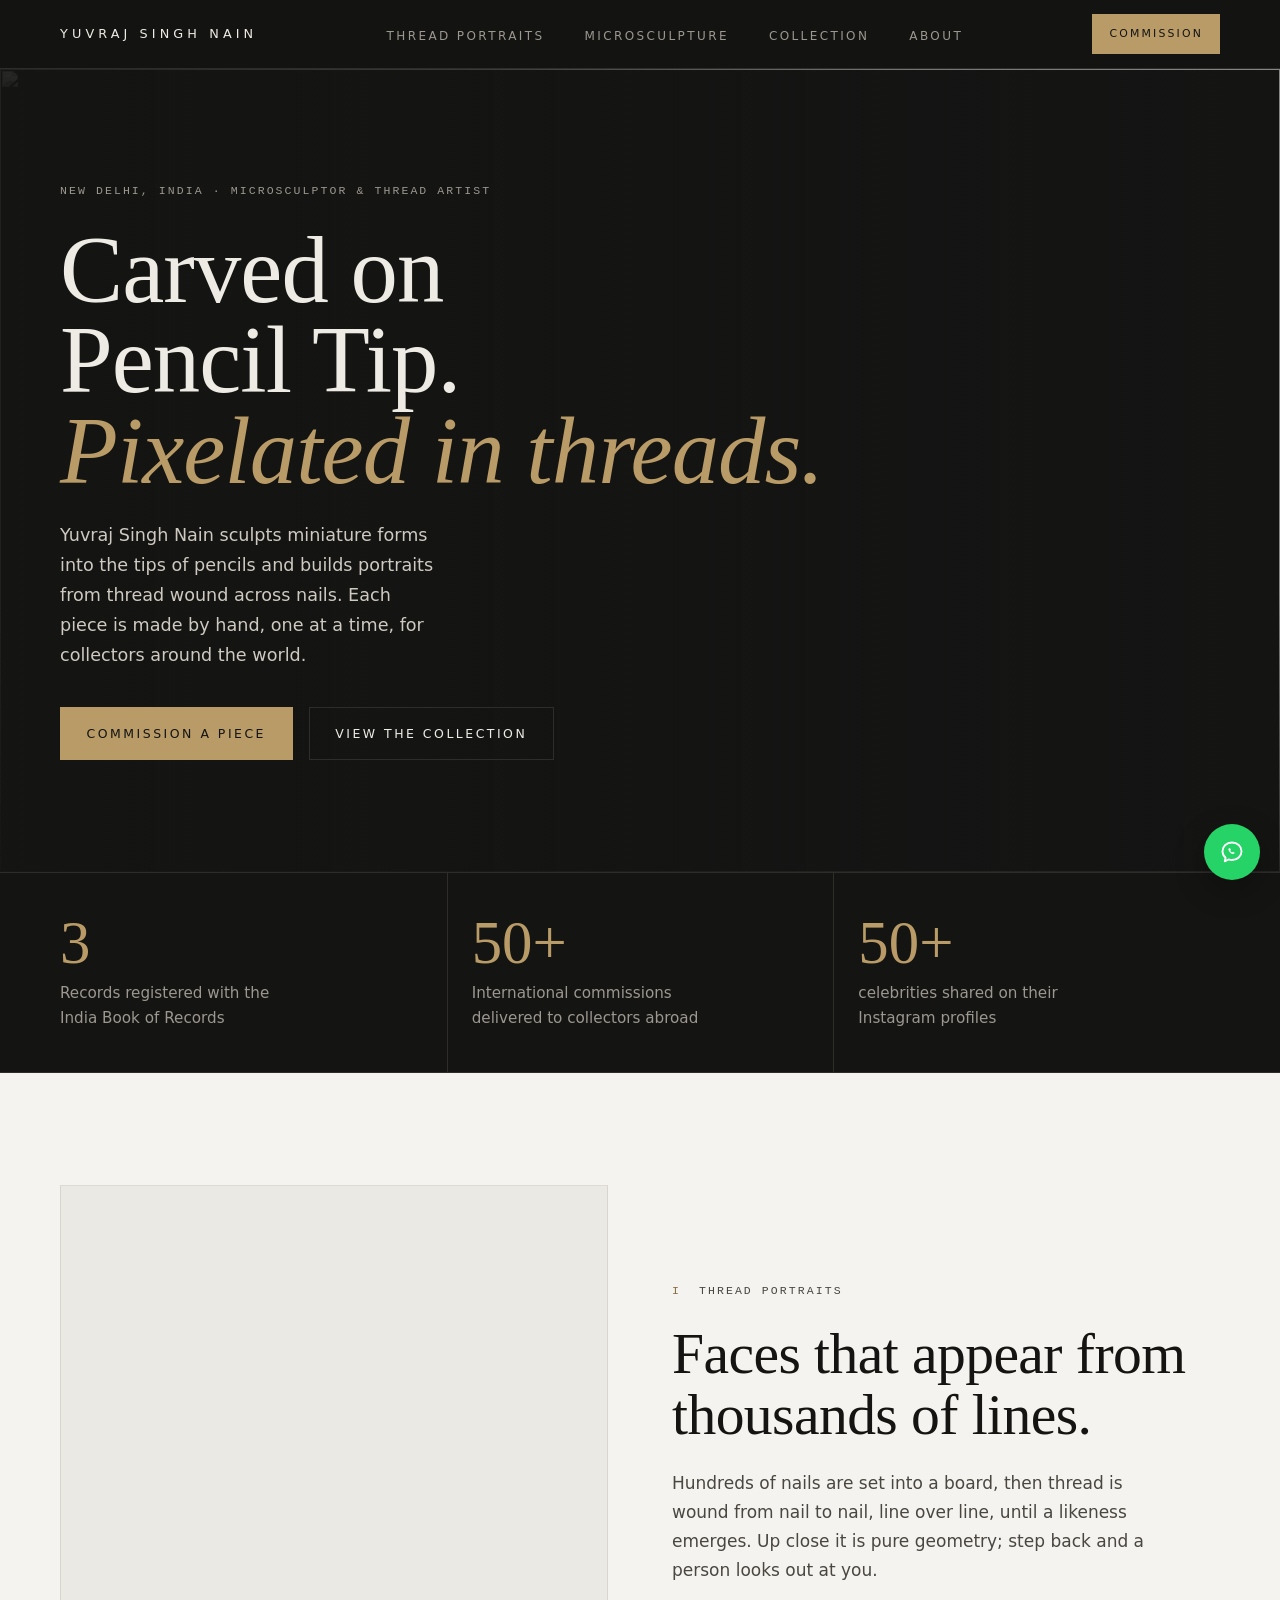
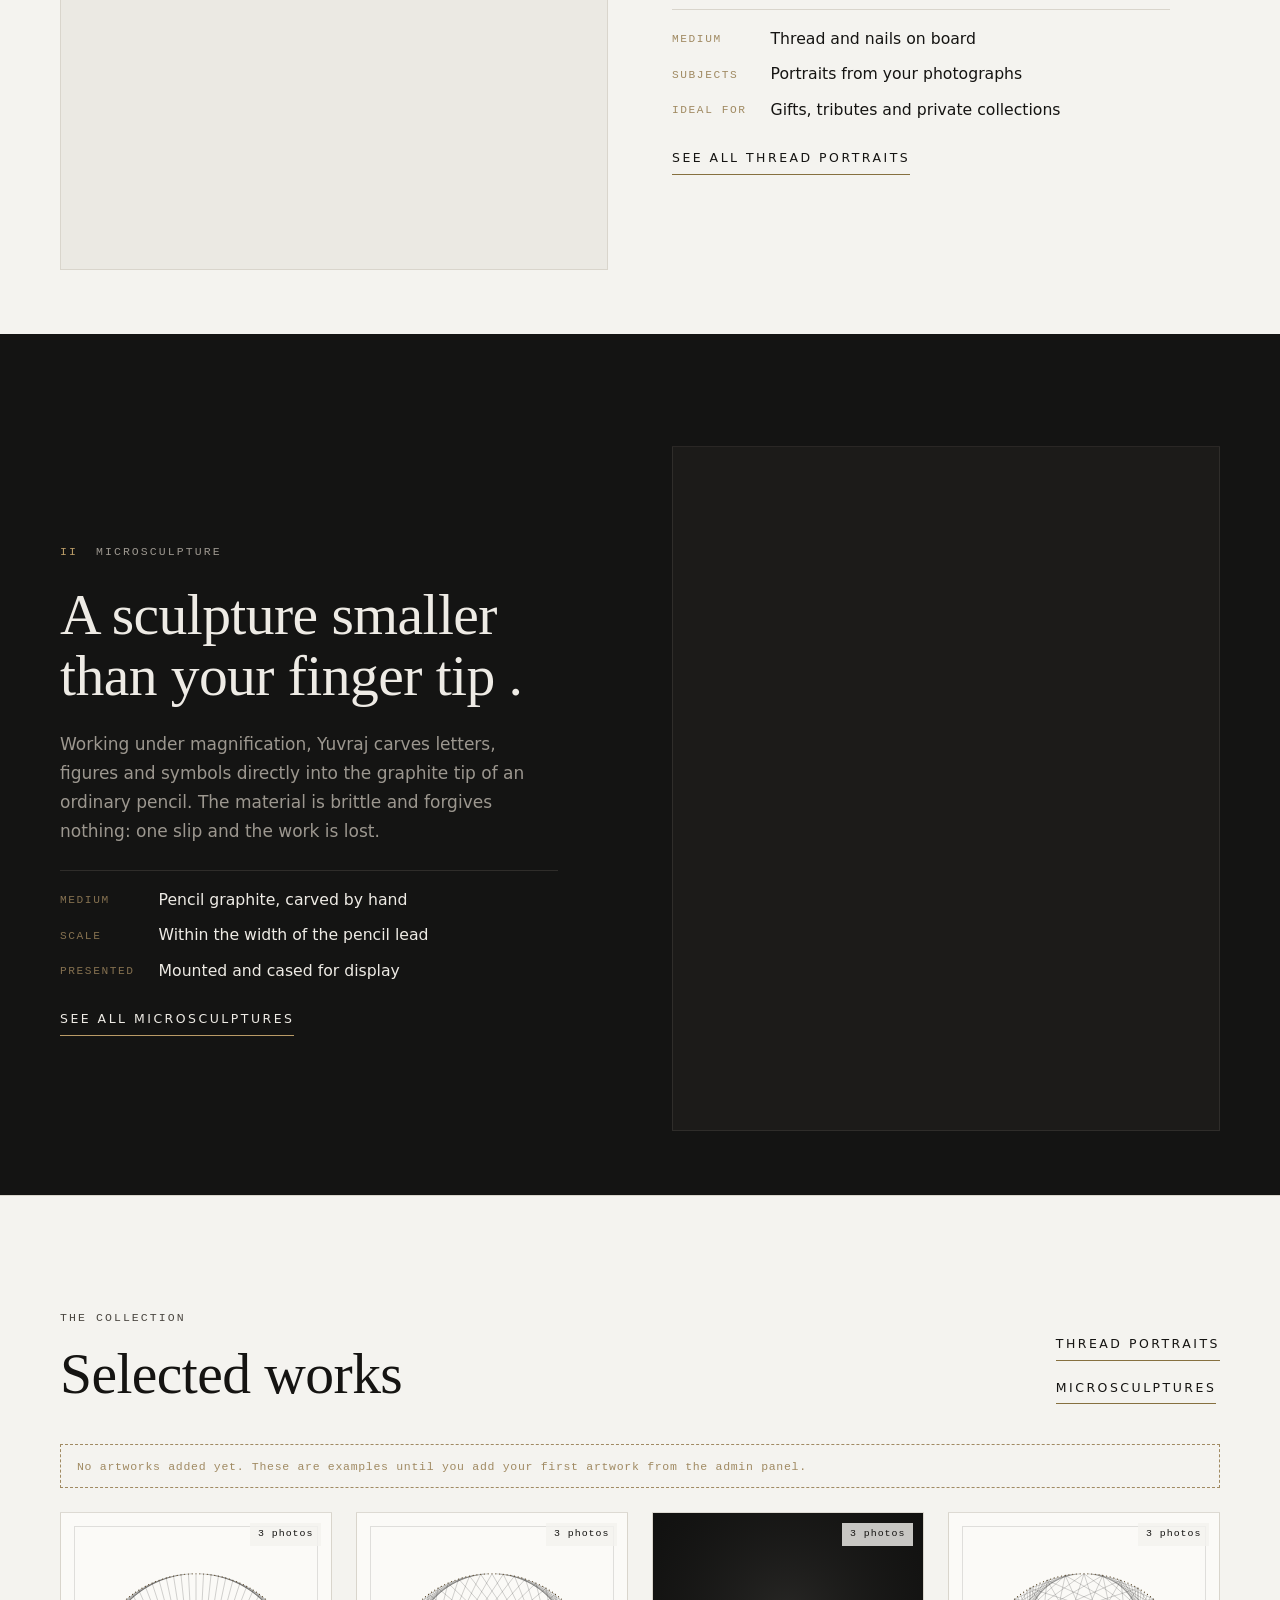
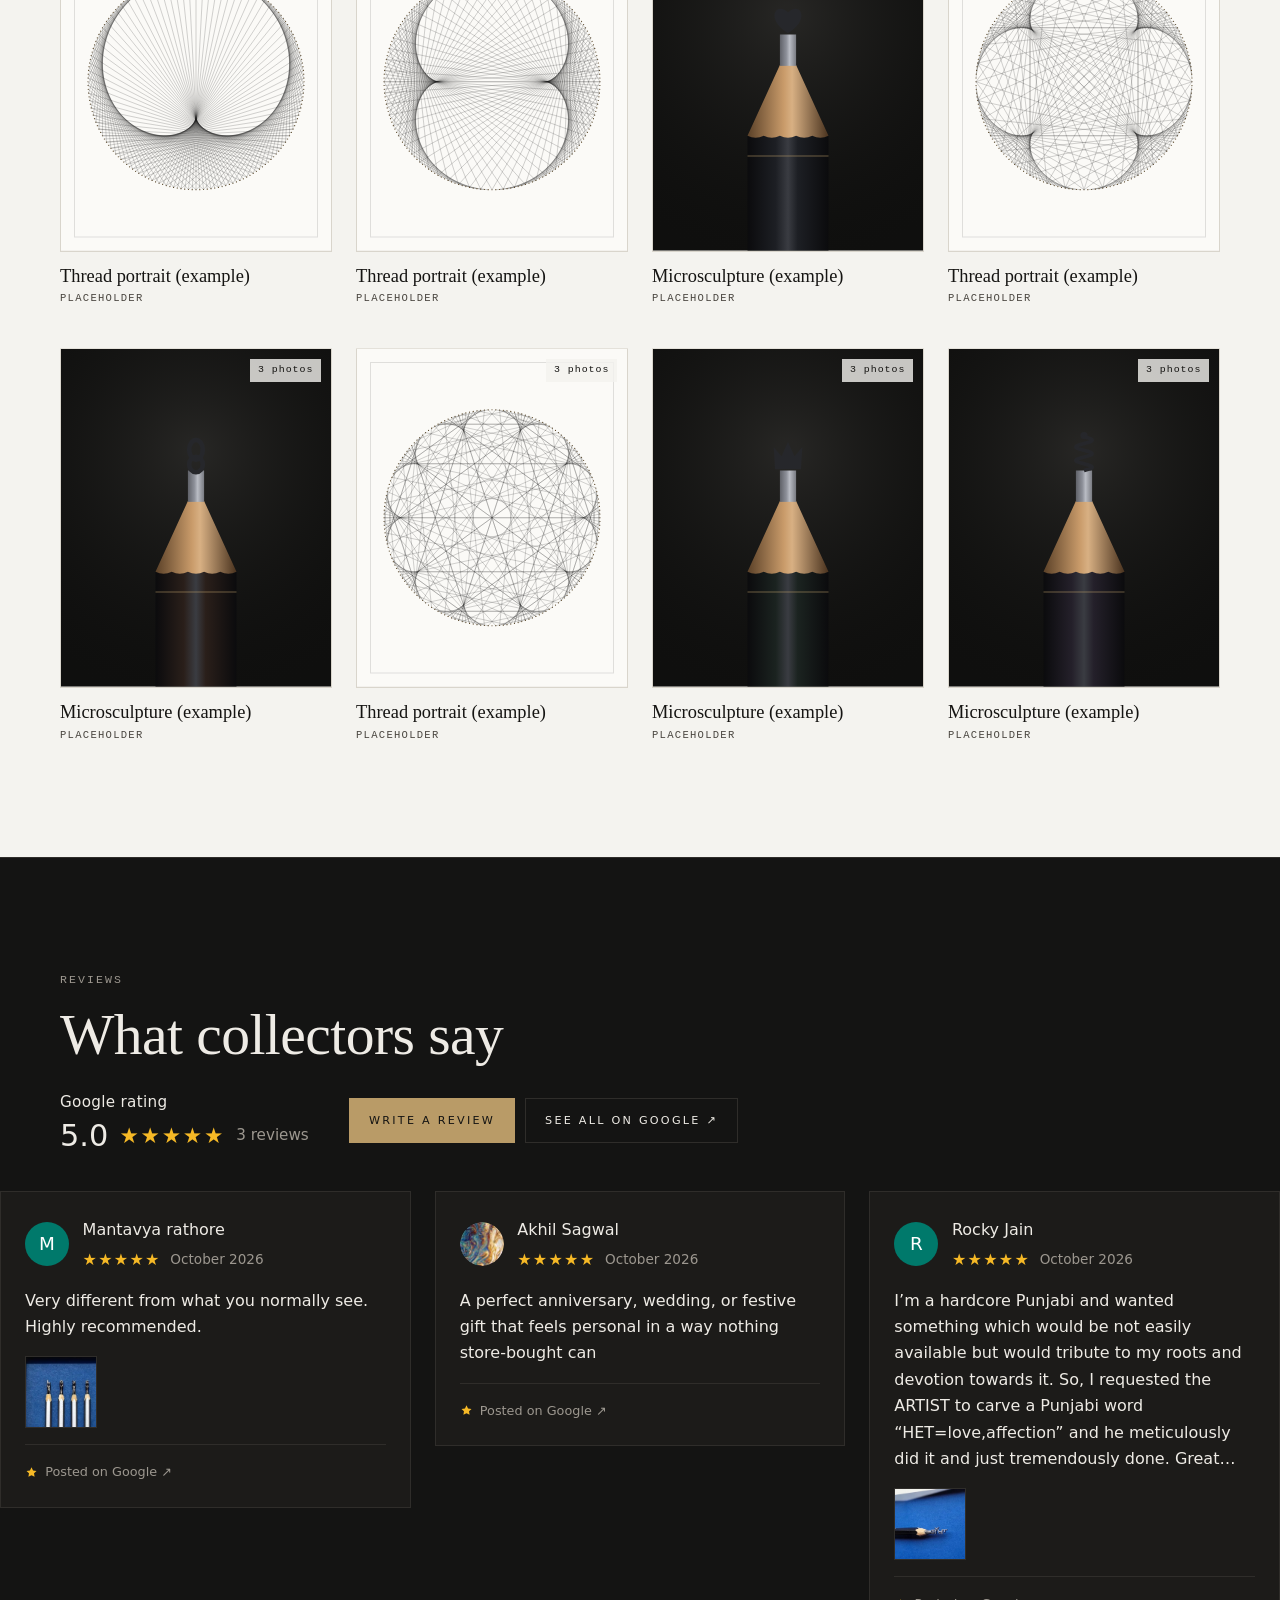
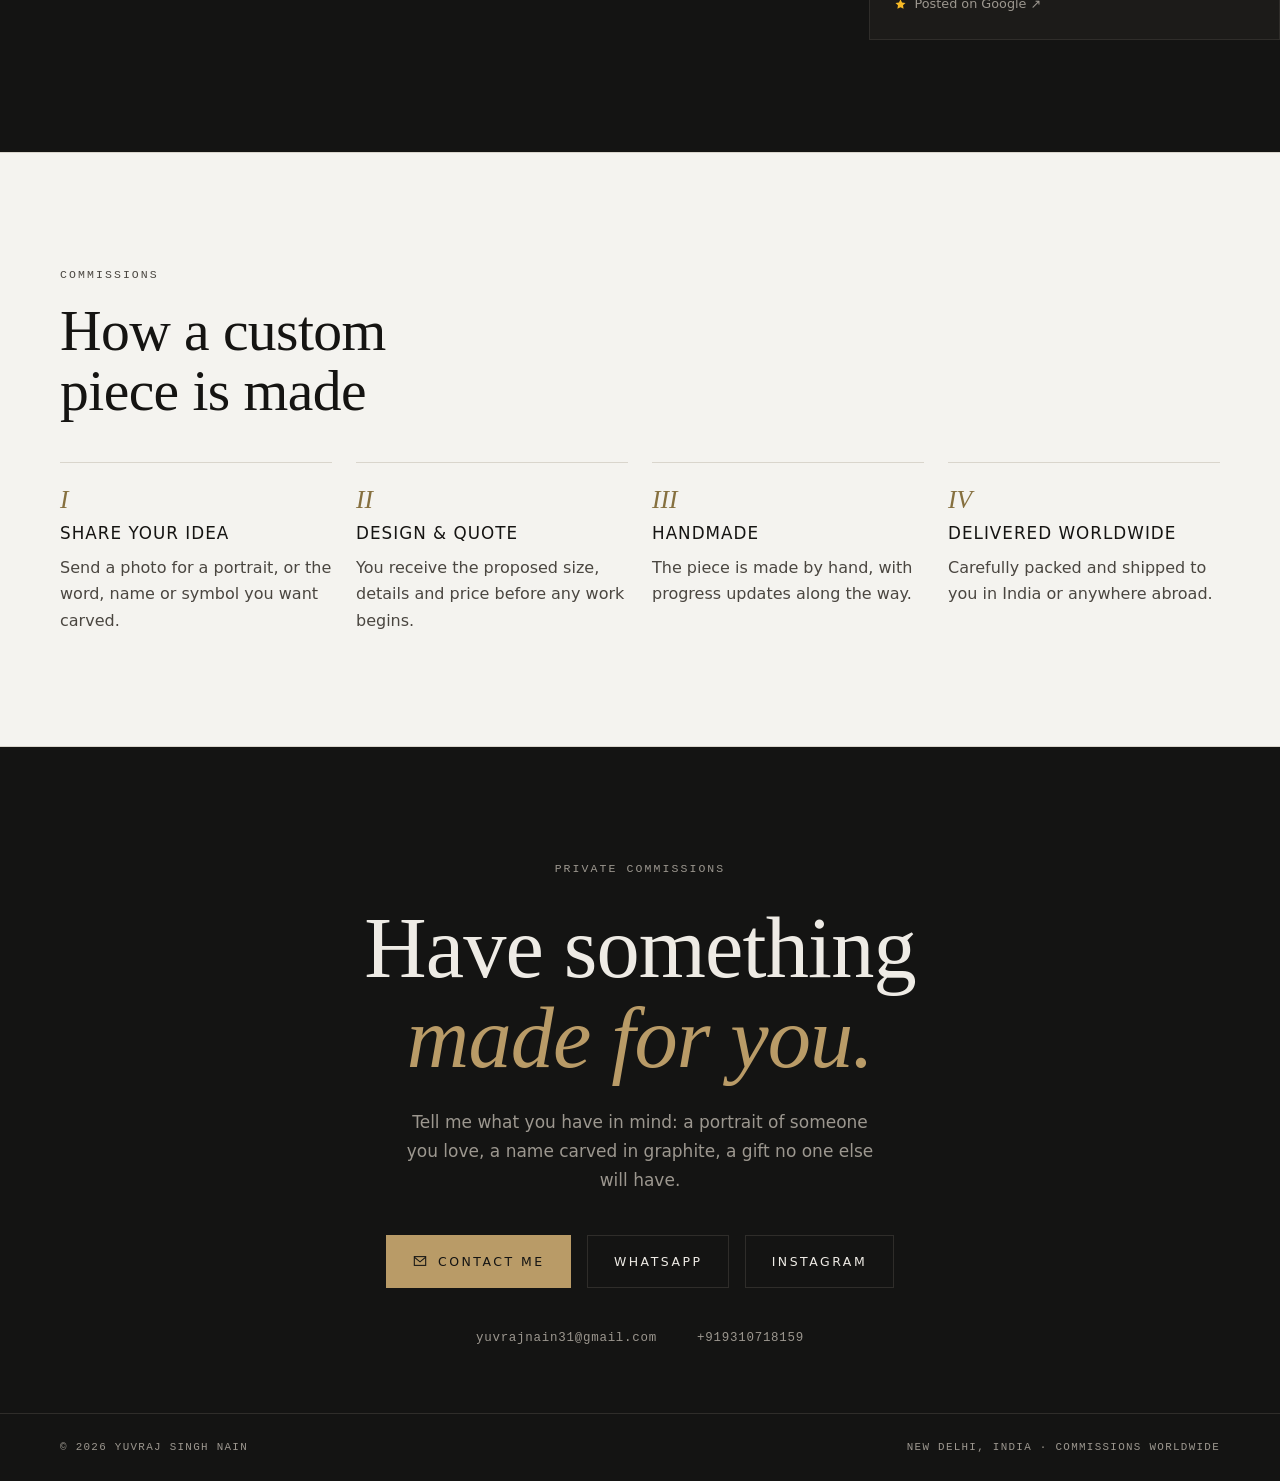
==== commit 9a7f0788: "Add files via upload" ====
--- a/index.html
+++ b/index.html
@@ -136,6 +136,8 @@
           </div>
         </div>
       </div>
+    </div>
+    <div class="rv-viewport" id="rv-viewport">
       <div class="rv-grid" id="rv-grid"></div>
     </div>
   </section>
--- a/assets/style.css
+++ b/assets/style.css
@@ -315,18 +315,66 @@
 }
 
 /* ---------- Google reviews ---------- */
-.reviews{padding-block:var(--s6);border-top:1px solid var(--line)}
-.rv-head{display:flex;flex-wrap:wrap;align-items:end;justify-content:space-between;gap:var(--s3);margin-bottom:var(--s4)}
-.rv-head > div{display:grid;gap:var(--s2)}
-.rv-score{display:flex;align-items:center;gap:var(--s2)}
-.rv-avg{font-family:var(--display);font-size:clamp(3rem,6vw,4.4rem);line-height:.9;color:var(--brass);font-variant-numeric:lining-nums}
-.rv-side{display:grid;gap:.3rem}
-.rv-stars{margin:0;color:var(--brass);letter-spacing:.18em;font-size:.95rem;line-height:1}
-.rv-grid{display:grid;grid-template-columns:repeat(auto-fit,minmax(min(100%,300px),1fr));gap:var(--s3)}
-.rv{margin:0;display:grid;gap:var(--s2);align-content:start;padding:var(--s4) var(--s3);background:var(--surface);border:1px solid var(--line);min-width:0}
-.rv blockquote{margin:0;font-family:var(--display);font-style:italic;font-size:1.22rem;line-height:1.5;overflow-wrap:anywhere}
-.rv blockquote::before{content:"“";display:block;font-style:normal;font-size:3rem;line-height:.6;color:var(--brass);margin-bottom:.4rem}
-.rv figcaption{display:grid;gap:.15rem;padding-top:var(--s2);border-top:1px solid var(--line)}
-.rv-name{font-weight:500;letter-spacing:.04em}
-.rv-date{font-family:var(--mono);font-size:.68rem;letter-spacing:.12em;text-transform:uppercase;color:var(--muted)}
-.rv-link{display:inline-block;margin-top:var(--s4)}
+.reviews{padding-block:var(--s6);border-top:1px solid var(--line);--star:#F6B926}
+.rv-head{display:flex;flex-wrap:wrap;align-items:end;justify-content:space-between;gap:var(--s3) var(--s4);margin-bottom:var(--s4)}
+.rv-title{display:grid;gap:var(--s2)}
+.rv-summary{display:flex;flex-wrap:wrap;align-items:center;gap:var(--s2) var(--s4)}
+.rv-score{display:grid;gap:.35rem}
+.rv-label{font-family:var(--body);font-weight:500;font-size:.95rem;letter-spacing:.02em}
+.rv-row{display:flex;align-items:center;gap:.7rem;flex-wrap:wrap}
+.rv-avg{font-family:var(--body);font-weight:500;font-size:1.9rem;line-height:1;font-variant-numeric:lining-nums}
+.rv-stars{color:var(--star);letter-spacing:.08em;line-height:1;font-size:1rem}
+.rv-stars.lg{font-size:1.35rem}
+.rv-count{color:var(--muted);font-size:.95rem}
+.rv-actions{display:flex;flex-wrap:wrap;gap:.6rem}
+.rv-actions .btn{padding:.75rem 1.2rem;font-size:.7rem}
+.rv-grid{display:grid;grid-template-columns:repeat(auto-fit,minmax(min(100%,300px),1fr));gap:var(--s3);align-items:start}
+.rv{display:flex;flex-direction:column;gap:var(--s2);padding:var(--s3);background:var(--surface);border:1px solid var(--line);color:inherit;text-decoration:none;min-width:0;transition:border-color .25s,transform .25s}
+a.rv:hover{border-color:var(--brass);transform:translateY(-2px)}
+.rv-top{display:flex;align-items:center;gap:.85rem;min-width:0}
+.rv-av{flex:0 0 44px;width:44px;height:44px;border-radius:50%;overflow:hidden;display:grid;place-items:center;color:#fff;font-family:var(--body);font-weight:500;font-size:1.15rem;background:#555}
+.rv-av img{width:100%;height:100%;object-fit:cover;display:block}
+.rv-who{display:grid;gap:.3rem;min-width:0}
+.rv-name{font-weight:500;font-size:1rem;overflow-wrap:anywhere}
+.rv-meta{display:flex;align-items:center;gap:.6rem;flex-wrap:wrap}
+.rv-date{color:var(--muted);font-size:.85rem}
+.rv-text{margin:0;font-size:1rem;line-height:1.65;font-weight:300;overflow-wrap:anywhere;display:-webkit-box;-webkit-line-clamp:7;-webkit-box-orient:vertical;overflow:hidden}
+.rv-photos{display:flex;gap:.5rem}
+.rv-ph{position:relative;width:72px;height:72px;overflow:hidden;background:var(--bg);border:1px solid var(--line)}
+.rv-ph img{width:100%;height:100%;object-fit:cover;display:block}
+.rv-more{position:absolute;inset:0;display:grid;place-items:center;background:rgba(0,0,0,.55);color:#fff;font-weight:500}
+.rv-foot{display:flex;align-items:center;gap:.45rem;margin-top:auto;padding-top:var(--s2);border-top:1px solid var(--line);font-size:.8rem;color:var(--muted)}
+.rv-foot svg{width:13px;height:13px;color:var(--star)}
+a.rv:hover .rv-foot{color:var(--fg)}
+
+/* ---------- floating WhatsApp button ---------- */
+.wa-float{position:fixed;z-index:40;right:calc(max(16px, env(safe-area-inset-right,0px)) + 4px);bottom:calc(env(safe-area-inset-bottom,0px) + 20px);
+  display:flex;align-items:center;justify-content:center;gap:0;height:56px;min-width:56px;padding:0 15px;border-radius:28px;
+  background:#25D366;color:#fff;text-decoration:none;box-shadow:0 10px 30px rgba(0,0,0,.28);
+  transition:transform .25s,box-shadow .25s}
+.wa-float svg{width:26px;height:26px;flex:0 0 26px}
+.wa-float .wa-label{font-family:var(--body);font-weight:500;font-size:.8rem;letter-spacing:.06em;white-space:nowrap;max-width:0;overflow:hidden;margin-left:0;transition:max-width .35s ease,margin-left .35s ease}
+.wa-float:hover{transform:translateY(-2px);box-shadow:0 14px 36px rgba(0,0,0,.32)}
+@media (hover:hover){.wa-float:hover .wa-label{max-width:160px;margin-left:.6rem}}
+.wa-float:focus-visible{outline:2px solid var(--fg);outline-offset:3px}
+@media (max-width:520px){.wa-float{height:52px;min-width:52px;padding:0 13px;bottom:calc(env(safe-area-inset-bottom,0px) + 16px)}}
+@media print{.wa-float{display:none}}
+
+/* ---------- phone: shorter, tighter home page ---------- */
+@media (max-width:720px){
+  /* the two art-form sections: heading + a 3-line intro, no detail list */
+  .chapter .chapter-copy{gap:var(--s2)}
+  .chapter .chapter-copy h2{font-size:clamp(1.9rem,8vw,2.4rem)}
+  .chapter .chapter-copy > p:not(.eyebrow){display:-webkit-box;-webkit-line-clamp:3;-webkit-box-orient:vertical;overflow:hidden;font-size:.98rem}
+  .chapter .spec{display:none}
+  /* reviews: only the first two */
+  #rv-grid > .rv:nth-child(n+3){display:none}
+  /* commission steps: four boxes, two by two */
+  .process{padding-block:var(--s5)}
+  .process h2{margin-bottom:var(--s3)}
+  .steps{grid-template-columns:1fr 1fr;gap:.6rem}
+  .steps li{border:1px solid var(--line);background:var(--surface);padding:var(--s2);gap:.35rem}
+  .steps li::before{font-size:1.25rem}
+  .steps h3{font-size:.78rem;letter-spacing:.08em}
+  .steps p{font-size:.85rem;line-height:1.5}
+}
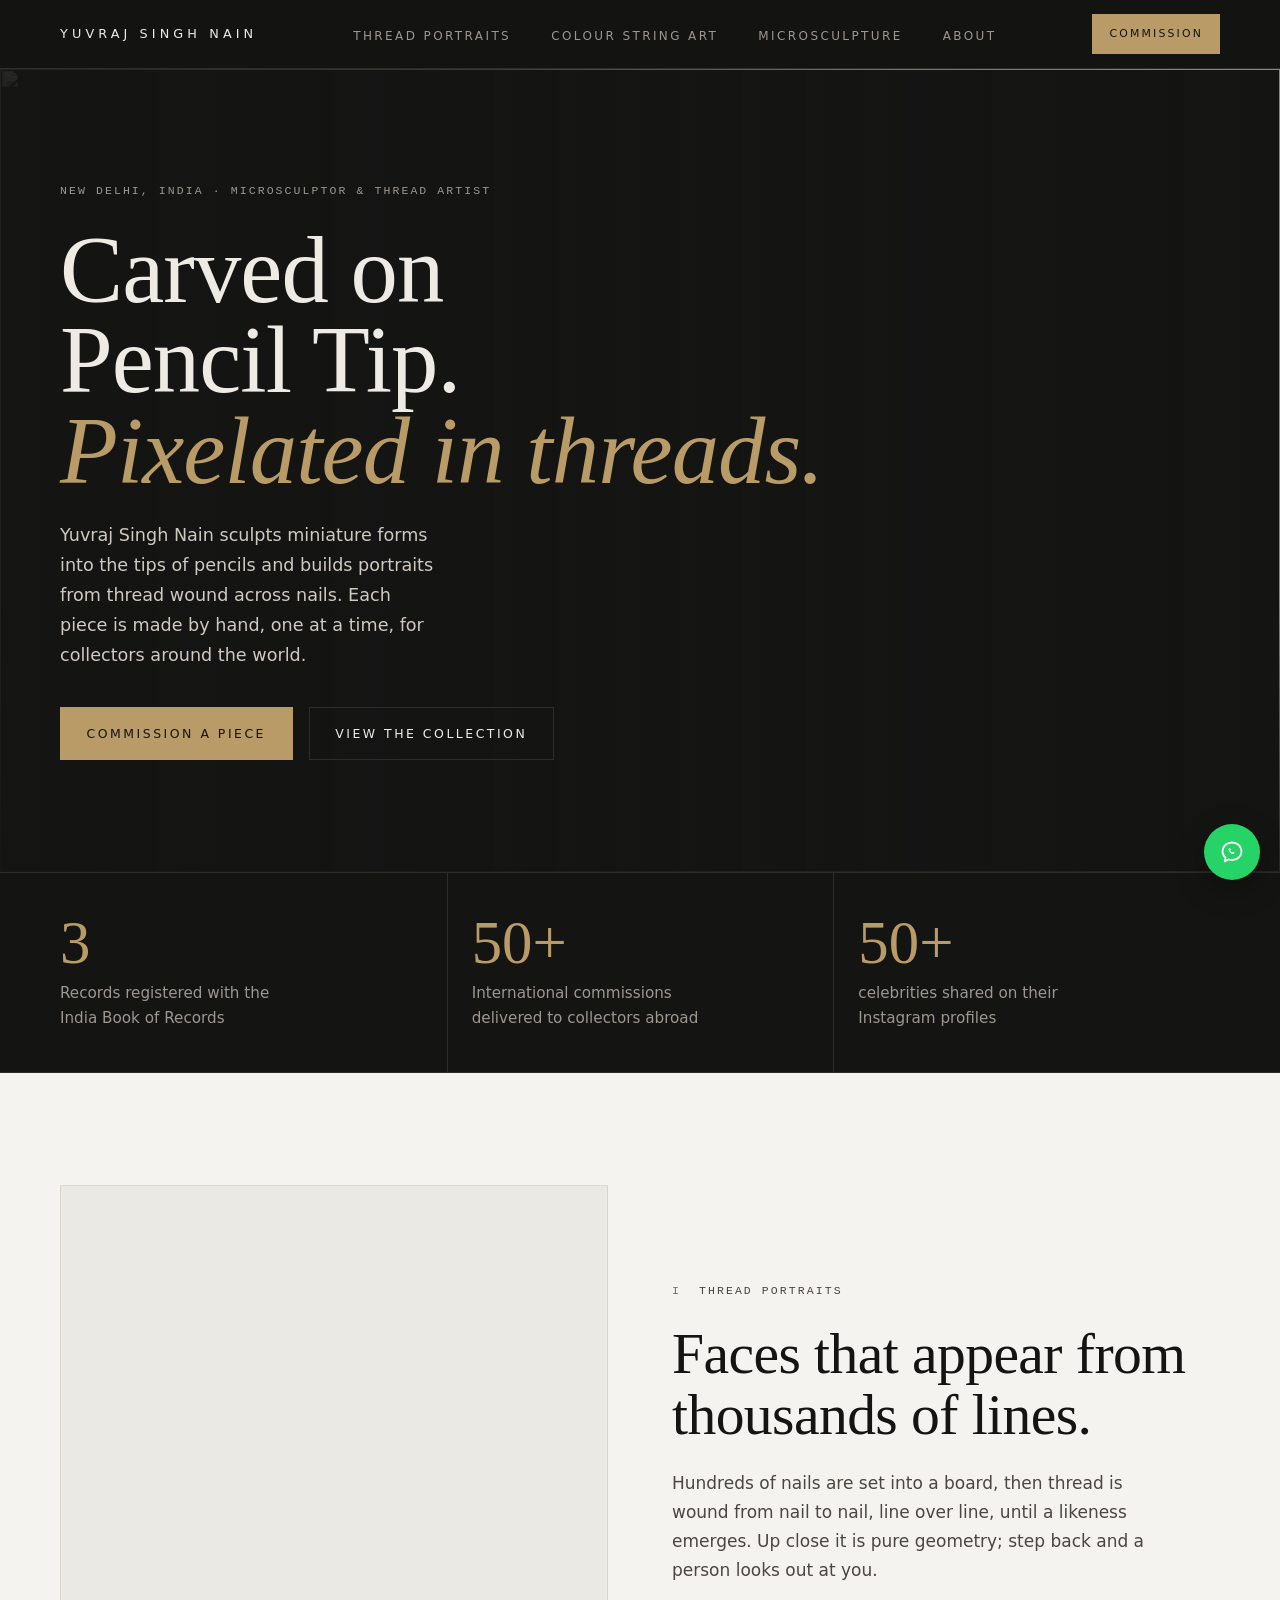
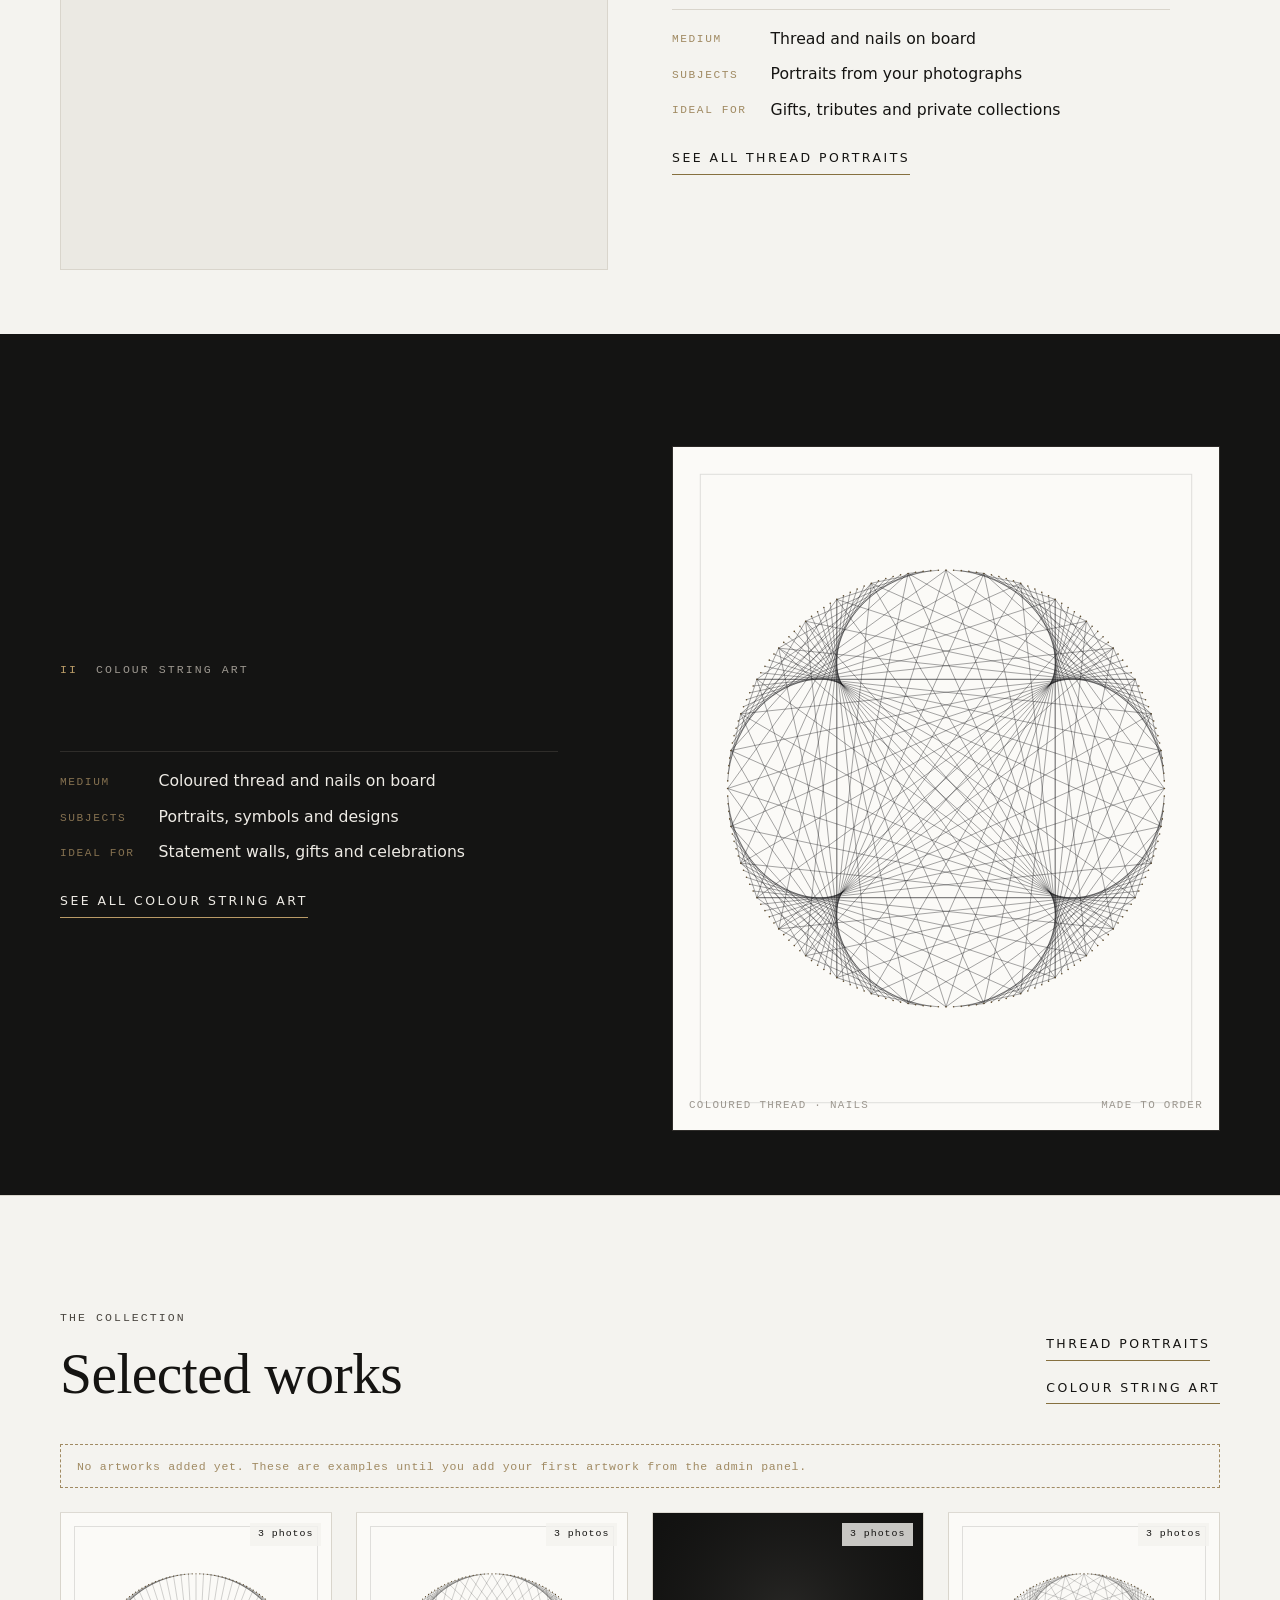
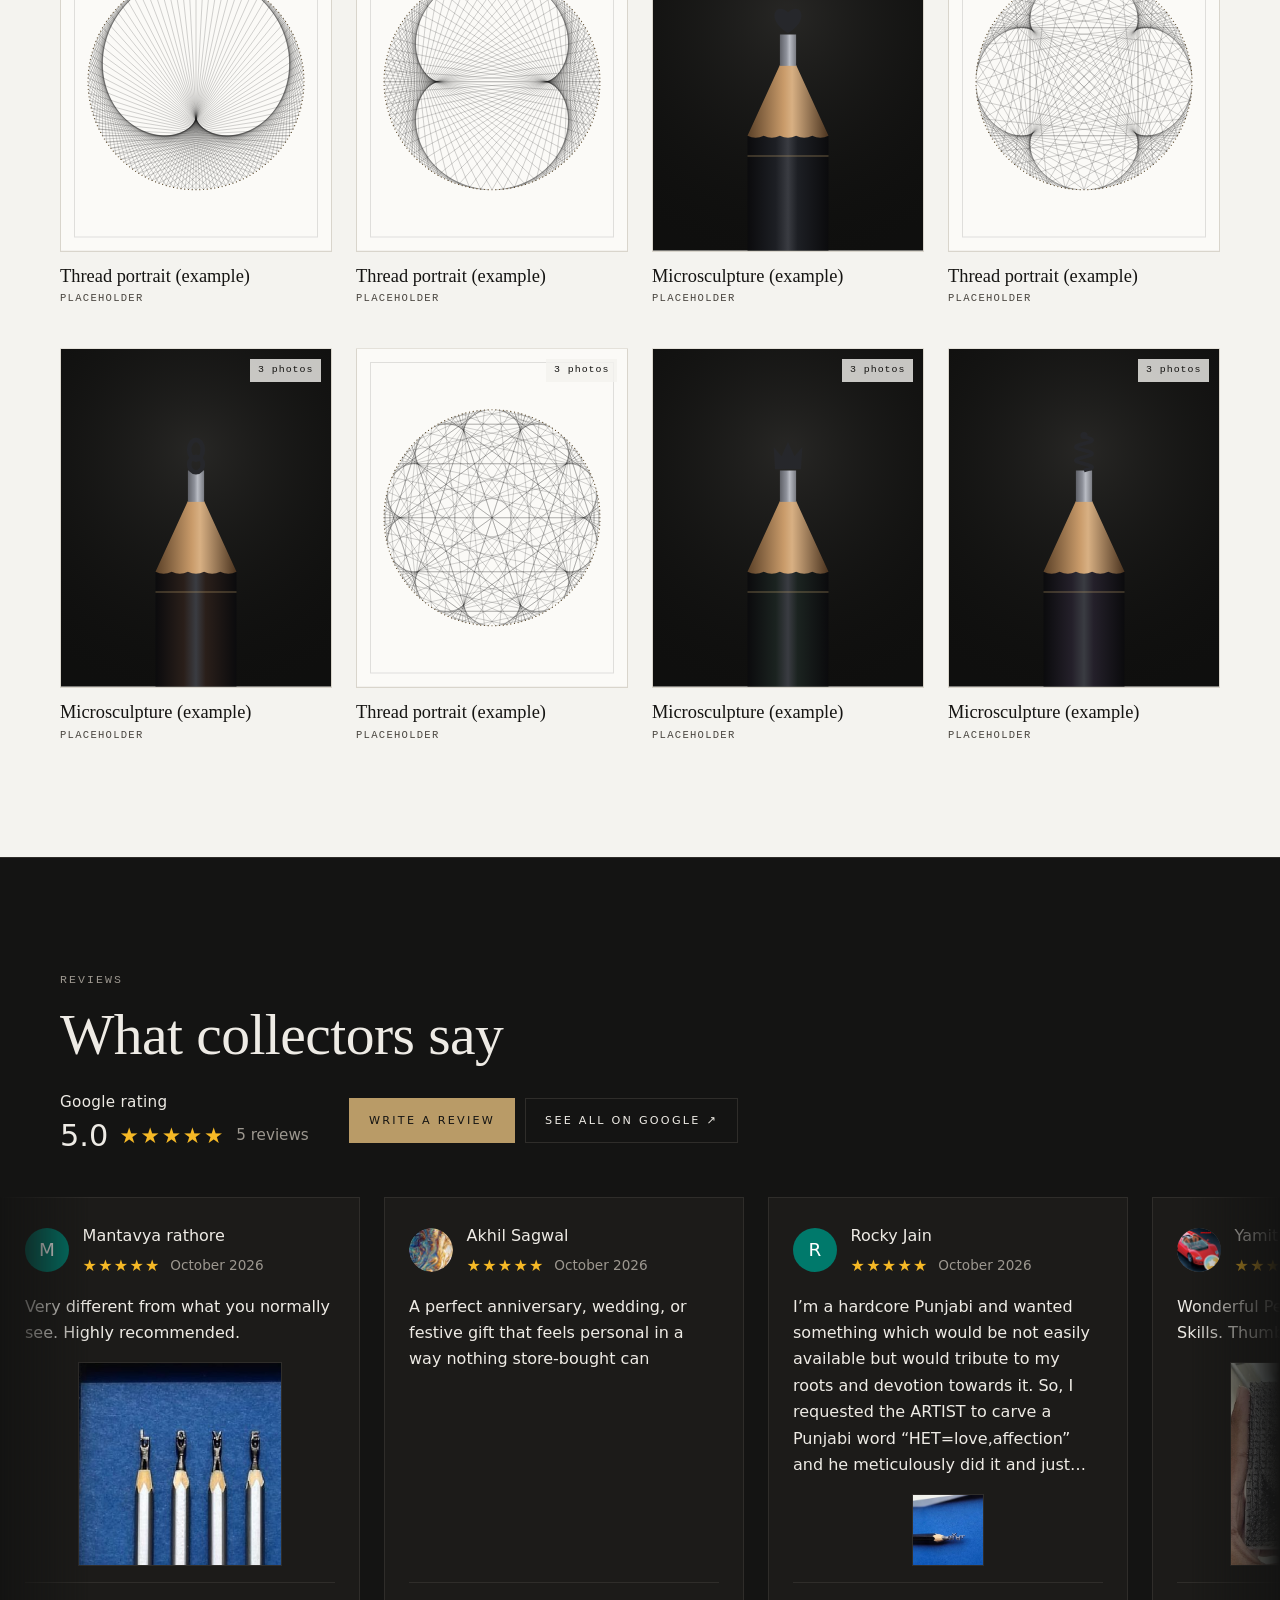
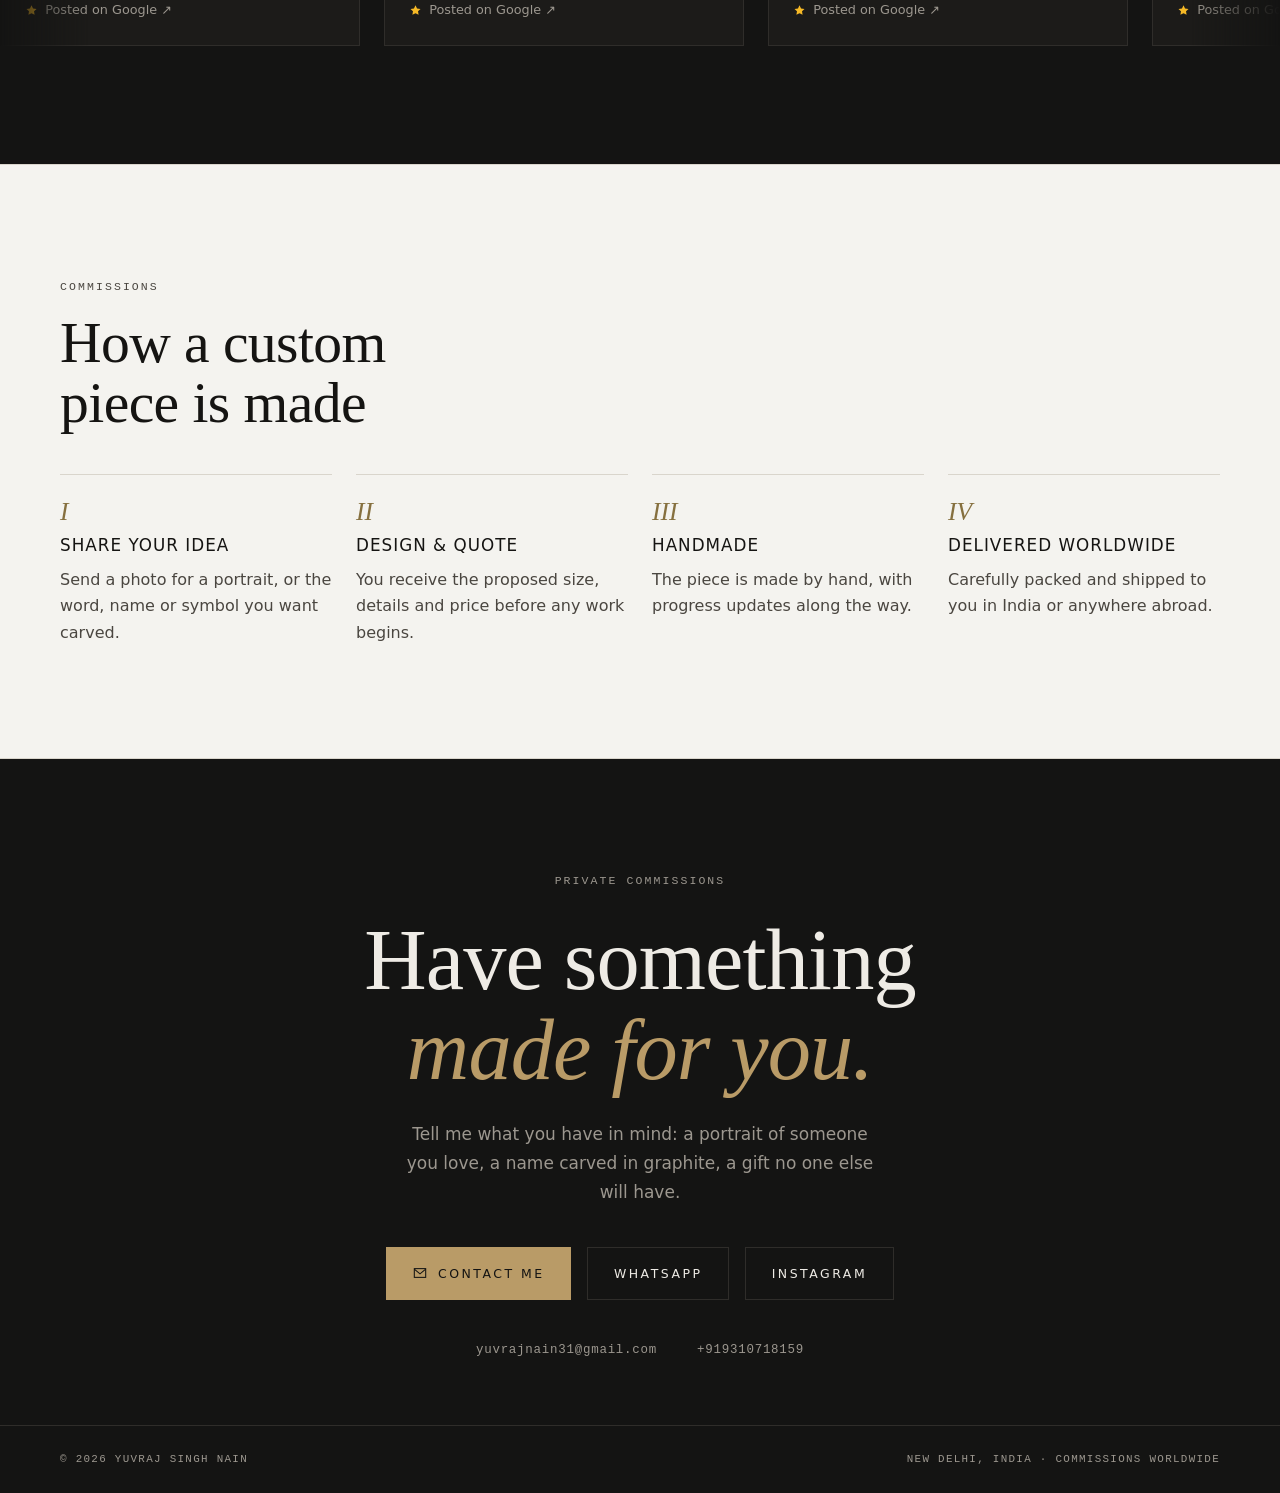
==== commit f0ea8f2e: "Add files via upload" ====
--- a/index.html
+++ b/index.html
@@ -20,17 +20,17 @@
     <a class="mark" href="./">YUVRAJ SINGH NAIN</a>
     <ul>
       <li><a href="thread.html">Thread portraits</a></li>
+      <li><a href="colour.html">Colour string art</a></li>
       <li><a href="microsculpture.html">Microsculpture</a></li>
-      <li><a href="./#collection">Collection</a></li>
       <li><a href="about.html">About</a></li>
     </ul>
     <a class="btn" href="#contact">Commission</a>
   </div>
   <nav class="subnav" aria-label="Sections"><div class="wrap">
       <a href="thread.html">Thread art</a>
+      <a href="colour.html">Colour</a>
       <a href="microsculpture.html">Microsculpture</a>
       <a href="about.html">About</a>
-      <a href="#contact">Contact</a>
   </div></nav>
 </header>
 
@@ -84,22 +84,22 @@
     </div>
   </section>
 
-  <section class="chapter flip" id="microsculpture">
+  <section class="chapter flip" id="colour">
     <div class="wrap">
-      <a class="plate" id="micro-plate" href="microsculpture.html" aria-label="See all microsculptures">
-        <canvas data-kind="pencil" data-v="0" aria-hidden="true"></canvas>
-        <div class="scale"><span>Graphite core</span><span>≈ 2 mm</span></div>
+      <a class="plate" id="colour-plate" href="colour.html" aria-label="See all colour string art">
+        <canvas data-kind="colour" data-v="2" aria-hidden="true"></canvas>
+        <div class="scale"><span>Coloured thread · nails</span><span>Made to order</span></div>
       </a>
       <div class="chapter-copy">
-        <p class="eyebrow"><b>II</b> &nbsp;Microsculpture</p>
-        <h2 data-k="micro_heading"></h2>
-        <p data-k="micro_text"></p>
+        <p class="eyebrow"><b>II</b> &nbsp;Colour string art</p>
+        <h2 data-k="colour_heading"></h2>
+        <p data-k="colour_text"></p>
         <dl class="spec">
-          <dt>Medium</dt><dd>Pencil graphite, carved by hand</dd>
-          <dt>Scale</dt><dd>Within the width of the pencil lead</dd>
-          <dt>Presented</dt><dd>Mounted and cased for display</dd>
+          <dt>Medium</dt><dd>Coloured thread and nails on board</dd>
+          <dt>Subjects</dt><dd>Portraits, symbols and designs</dd>
+          <dt>Ideal for</dt><dd>Statement walls, gifts and celebrations</dd>
         </dl>
-        <a class="textlink" href="microsculpture.html">See all microsculptures</a>
+        <a class="textlink" href="colour.html">See all colour string art</a>
       </div>
     </div>
   </section>
@@ -113,7 +113,7 @@
         </div>
         <div class="col-links">
           <a class="textlink" href="thread.html">Thread portraits</a>
-          <a class="textlink" href="microsculpture.html">Microsculptures</a>
+          <a class="textlink" href="colour.html">Colour string art</a>
         </div>
       </div>
       <p class="note" id="empty-note" hidden>No artworks added yet. These are examples until you add your first artwork from the admin panel.</p>
--- a/assets/style.css
+++ b/assets/style.css
@@ -368,7 +368,6 @@
   .chapter .chapter-copy > p:not(.eyebrow){display:-webkit-box;-webkit-line-clamp:3;-webkit-box-orient:vertical;overflow:hidden;font-size:.98rem}
   .chapter .spec{display:none}
   /* reviews: only the first two */
-  #rv-grid > .rv:nth-child(n+3){display:none}
   /* commission steps: four boxes, two by two */
   .process{padding-block:var(--s5)}
   .process h2{margin-bottom:var(--s3)}
@@ -378,3 +377,25 @@
   .steps h3{font-size:.78rem;letter-spacing:.08em}
   .steps p{font-size:.85rem;line-height:1.5}
 }
+
+/* ---------- reviews: continuous horizontal flow ---------- */
+.rv-viewport{position:relative;overflow:hidden;padding-block:6px;
+  -webkit-mask-image:linear-gradient(90deg,transparent 0,#000 7%,#000 93%,transparent 100%);
+          mask-image:linear-gradient(90deg,transparent 0,#000 7%,#000 93%,transparent 100%)}
+.rv-grid.flow,.rv-grid.scroll{display:flex;gap:0;width:max-content;align-items:stretch}
+.rv-grid.flow > .rv,.rv-grid.scroll > .rv{flex:0 0 auto;width:min(360px,80vw);margin-right:var(--s3)}
+.rv-grid.flow{animation:rv-flow var(--rv-dur,30s) linear infinite}
+.rv-viewport:hover .rv-grid.flow,.rv-grid.flow.paused{animation-play-state:paused}
+@keyframes rv-flow{from{transform:translateX(0)}to{transform:translateX(-50%)}}
+/* when motion is reduced (or only one review): a row you can scroll sideways */
+.rv-viewport:has(.rv-grid.scroll){overflow-x:auto;scroll-snap-type:x mandatory;-webkit-mask-image:none;mask-image:none;
+  padding-left:max(16px,env(safe-area-inset-left,0px))}
+.rv-grid.scroll > .rv{scroll-snap-align:start}
+@media (min-width:760px){.rv-viewport:has(.rv-grid.scroll){padding-left:max(40px,env(safe-area-inset-left,0px))}}
+@media (max-width:720px){.rv-grid.flow > .rv,.rv-grid.scroll > .rv{margin-right:var(--s2)}}
+
+/* review photos grow to fill the card's spare space, centred (short reviews get big photos) */
+.rv-photos{flex:1 1 0;min-height:72px;max-height:260px;justify-content:center;align-items:center}
+.rv-ph{width:auto;height:100%;aspect-ratio:1/1;max-width:calc((100% - 1rem) / 3)}
+.rv-photos:has(.rv-ph:only-child) .rv-ph{max-width:100%}
+.rv-photos:has(.rv-ph:nth-child(2):last-child) .rv-ph{max-width:calc((100% - .5rem) / 2)}
